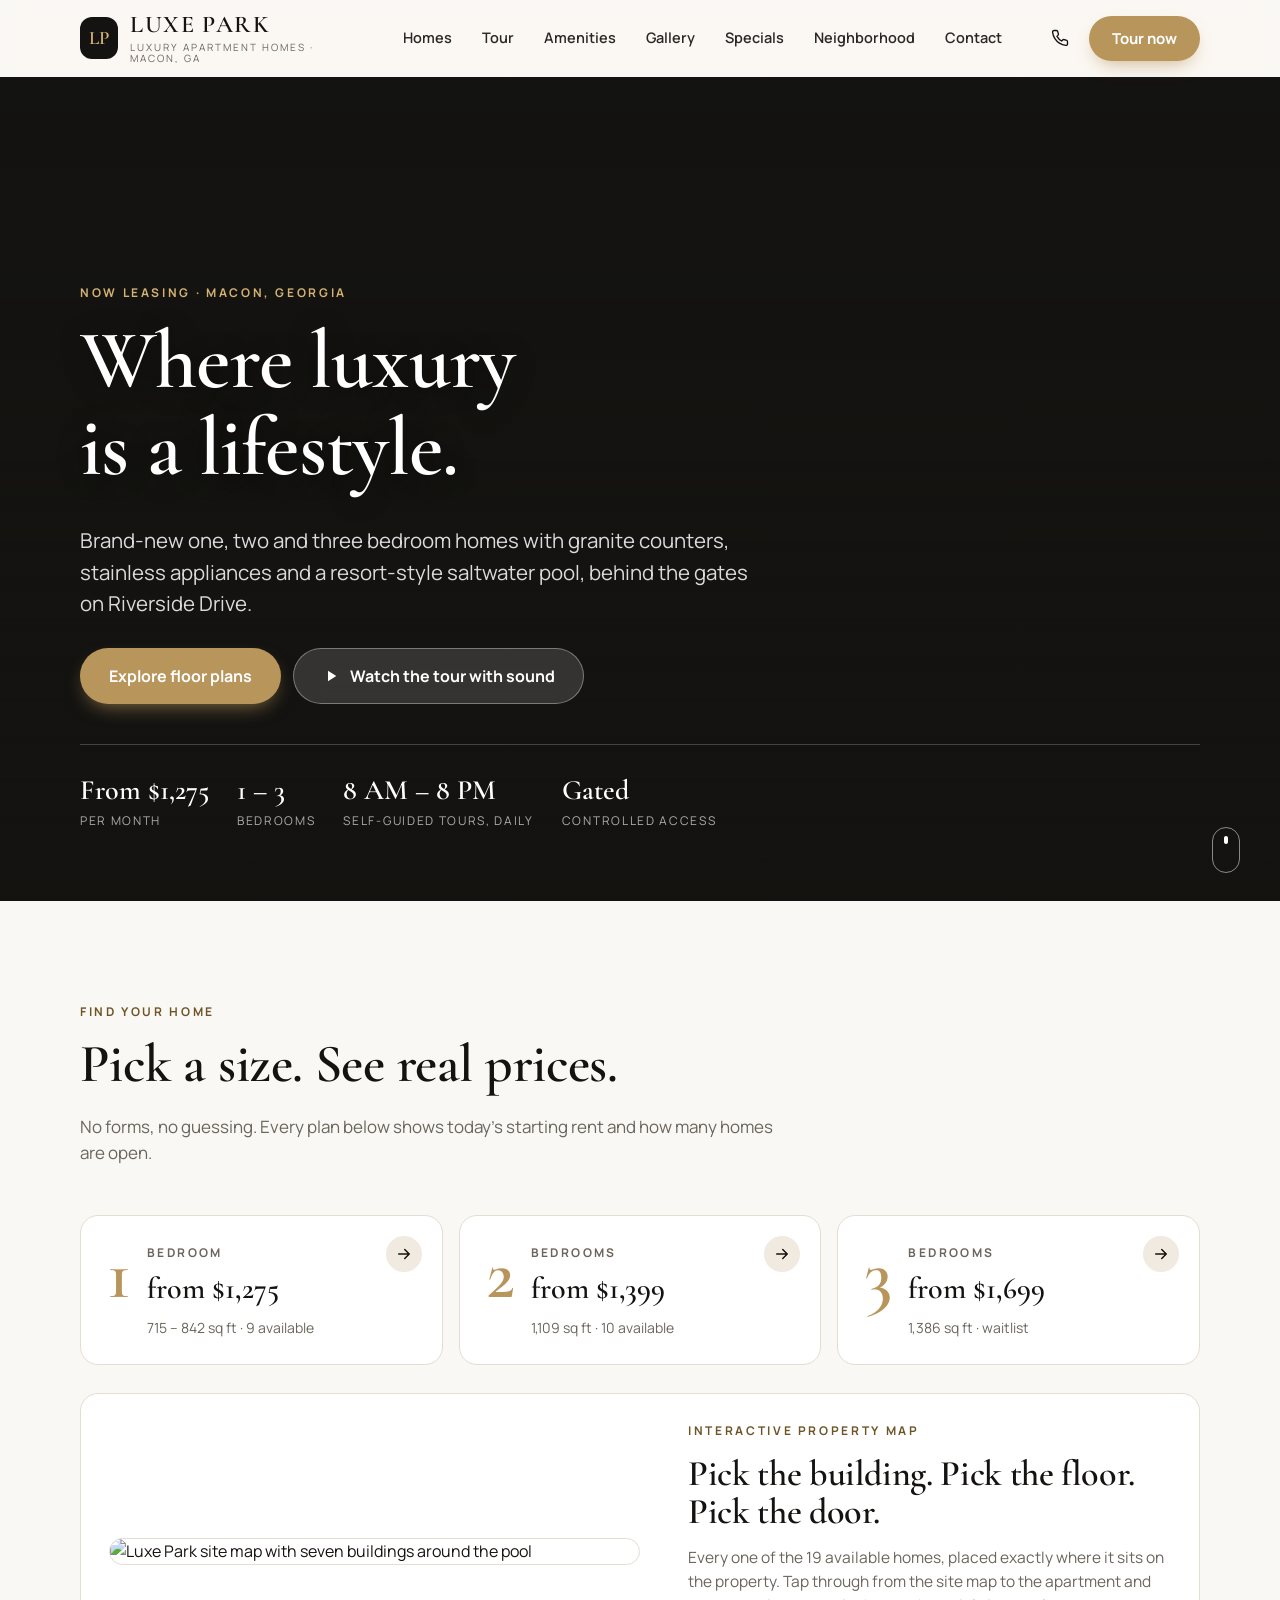
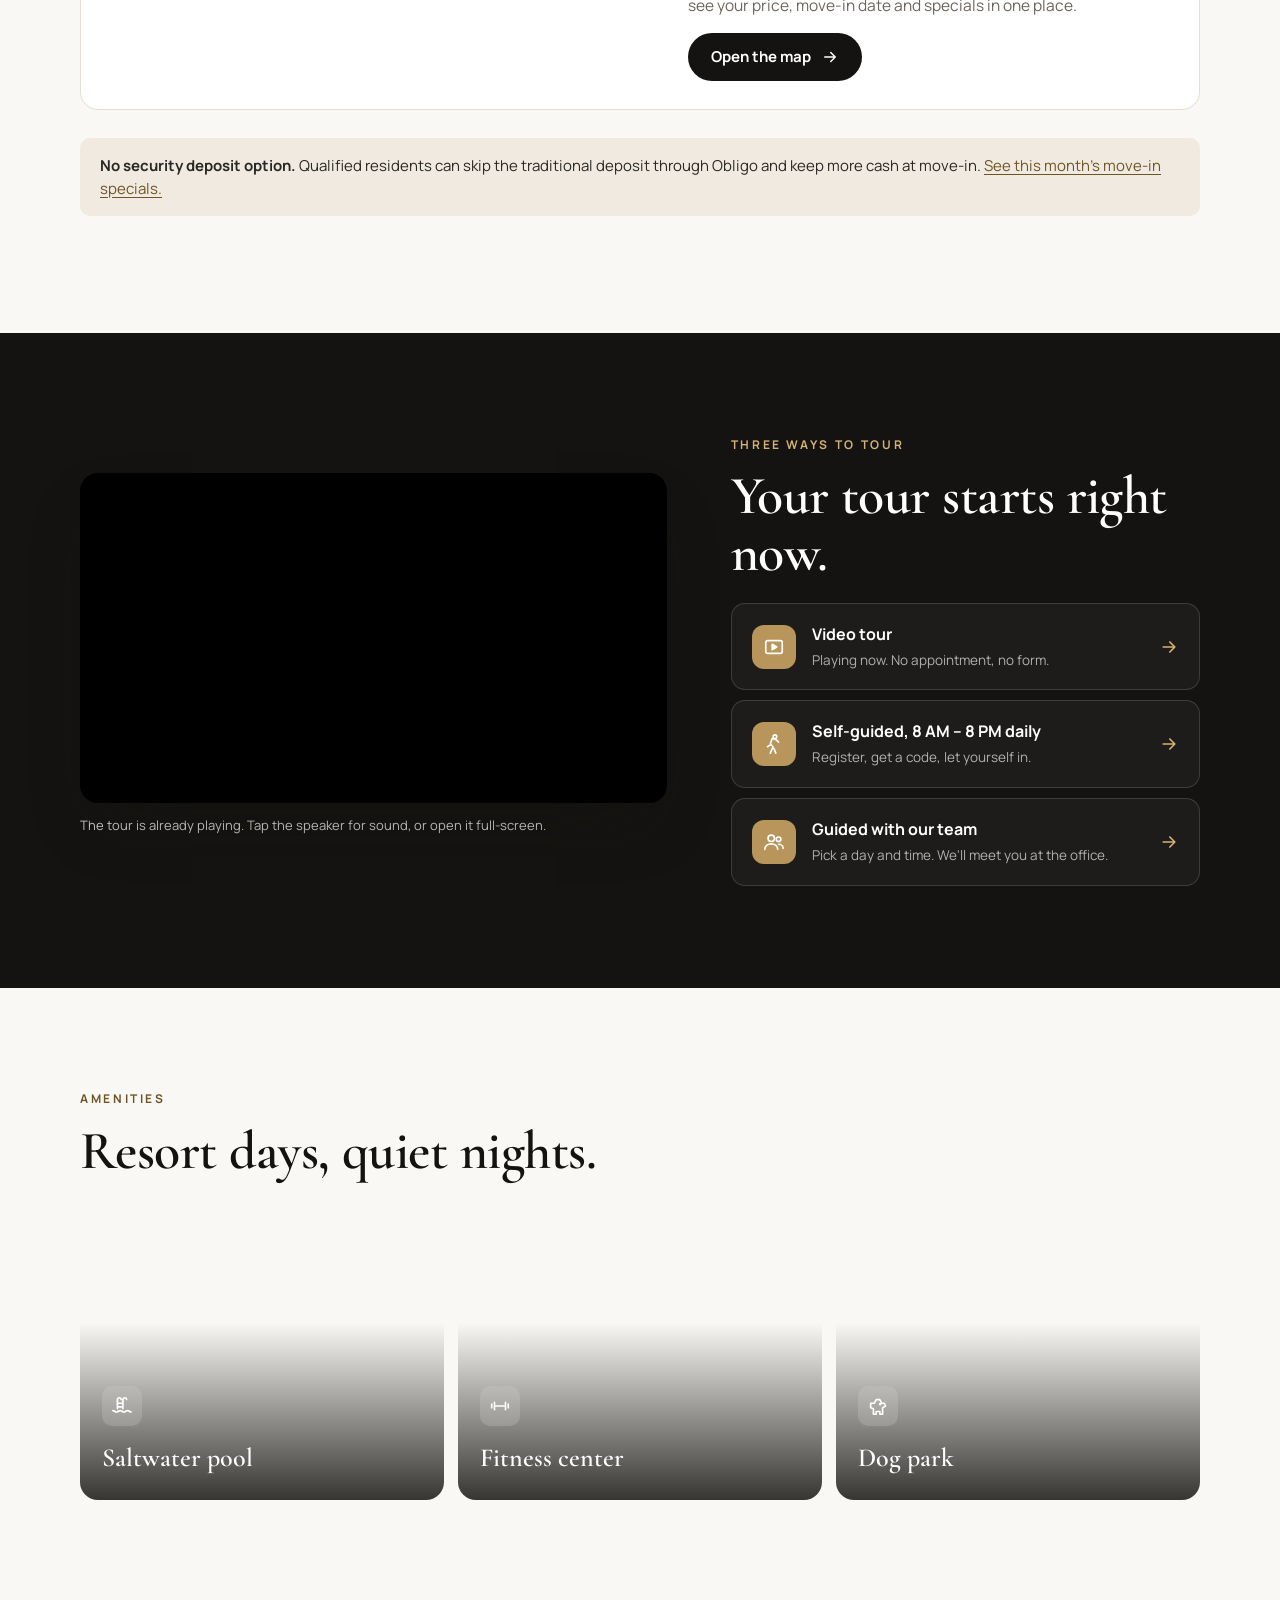
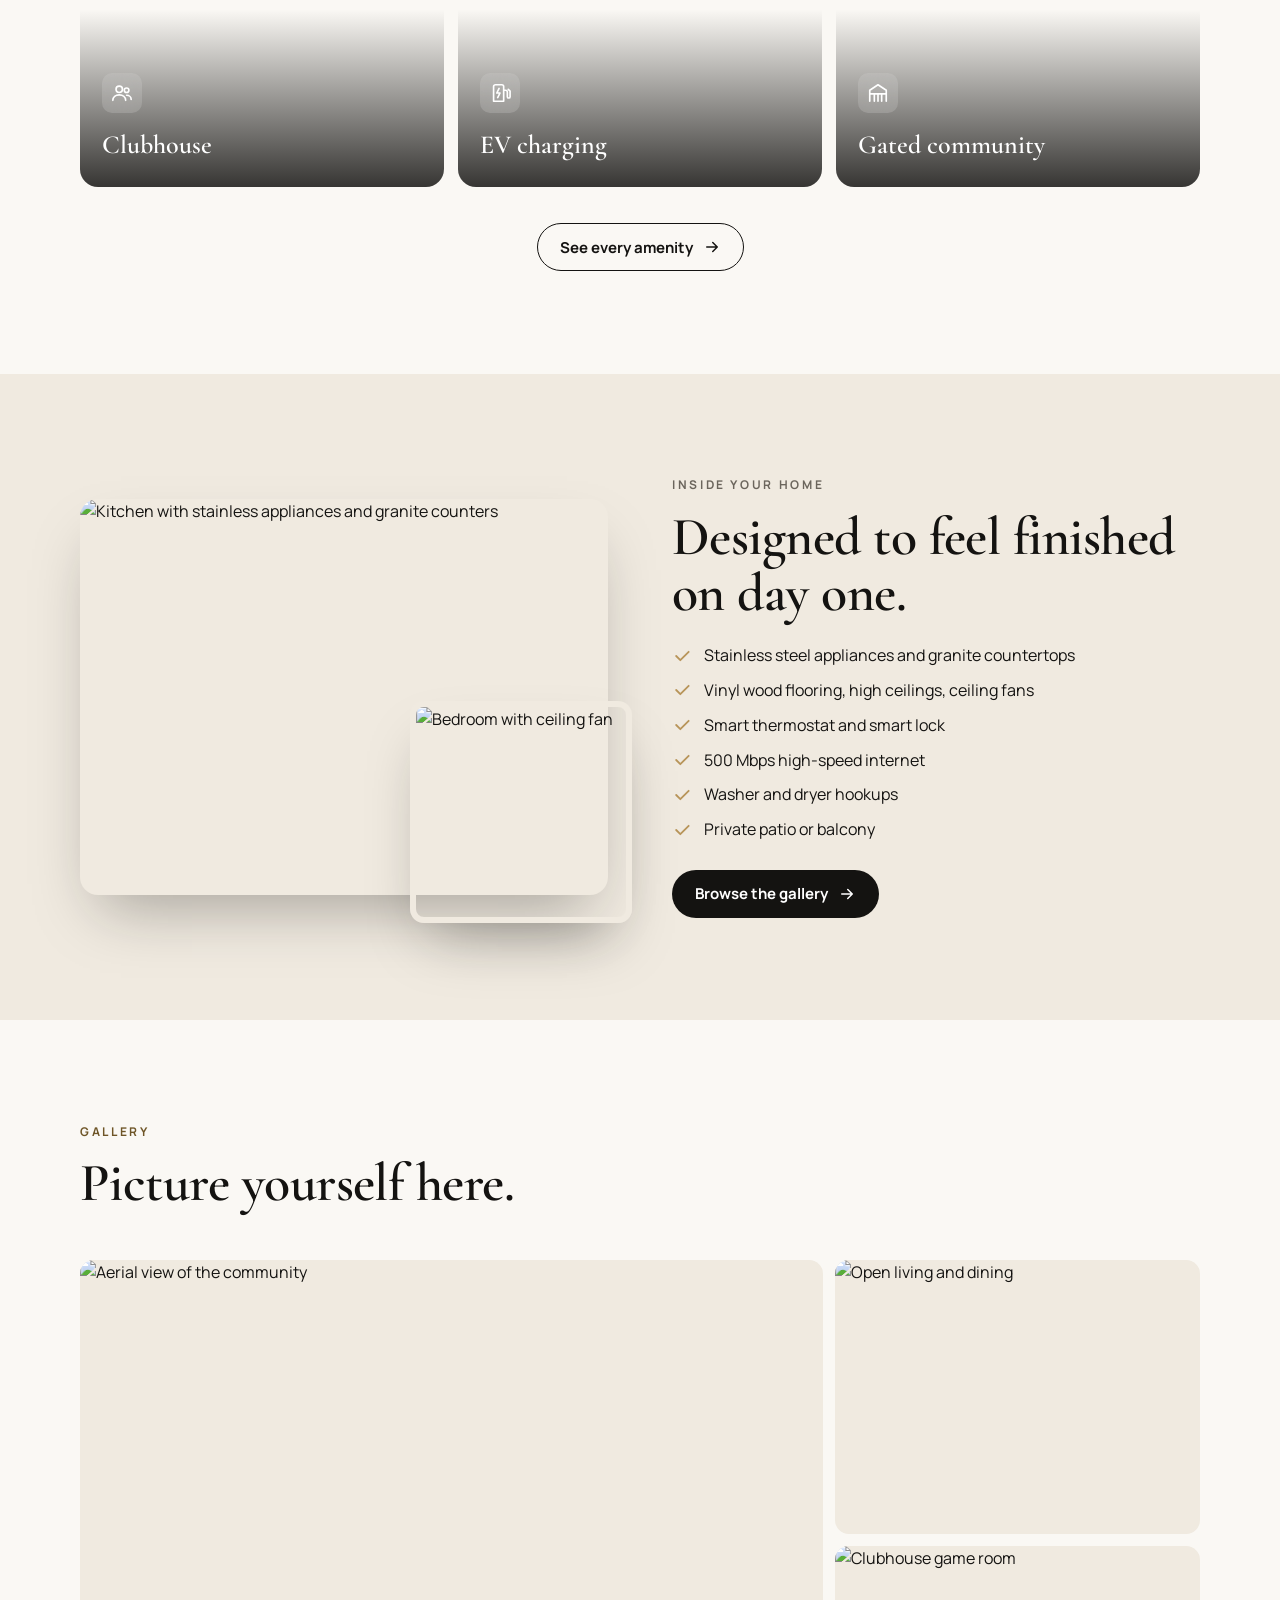
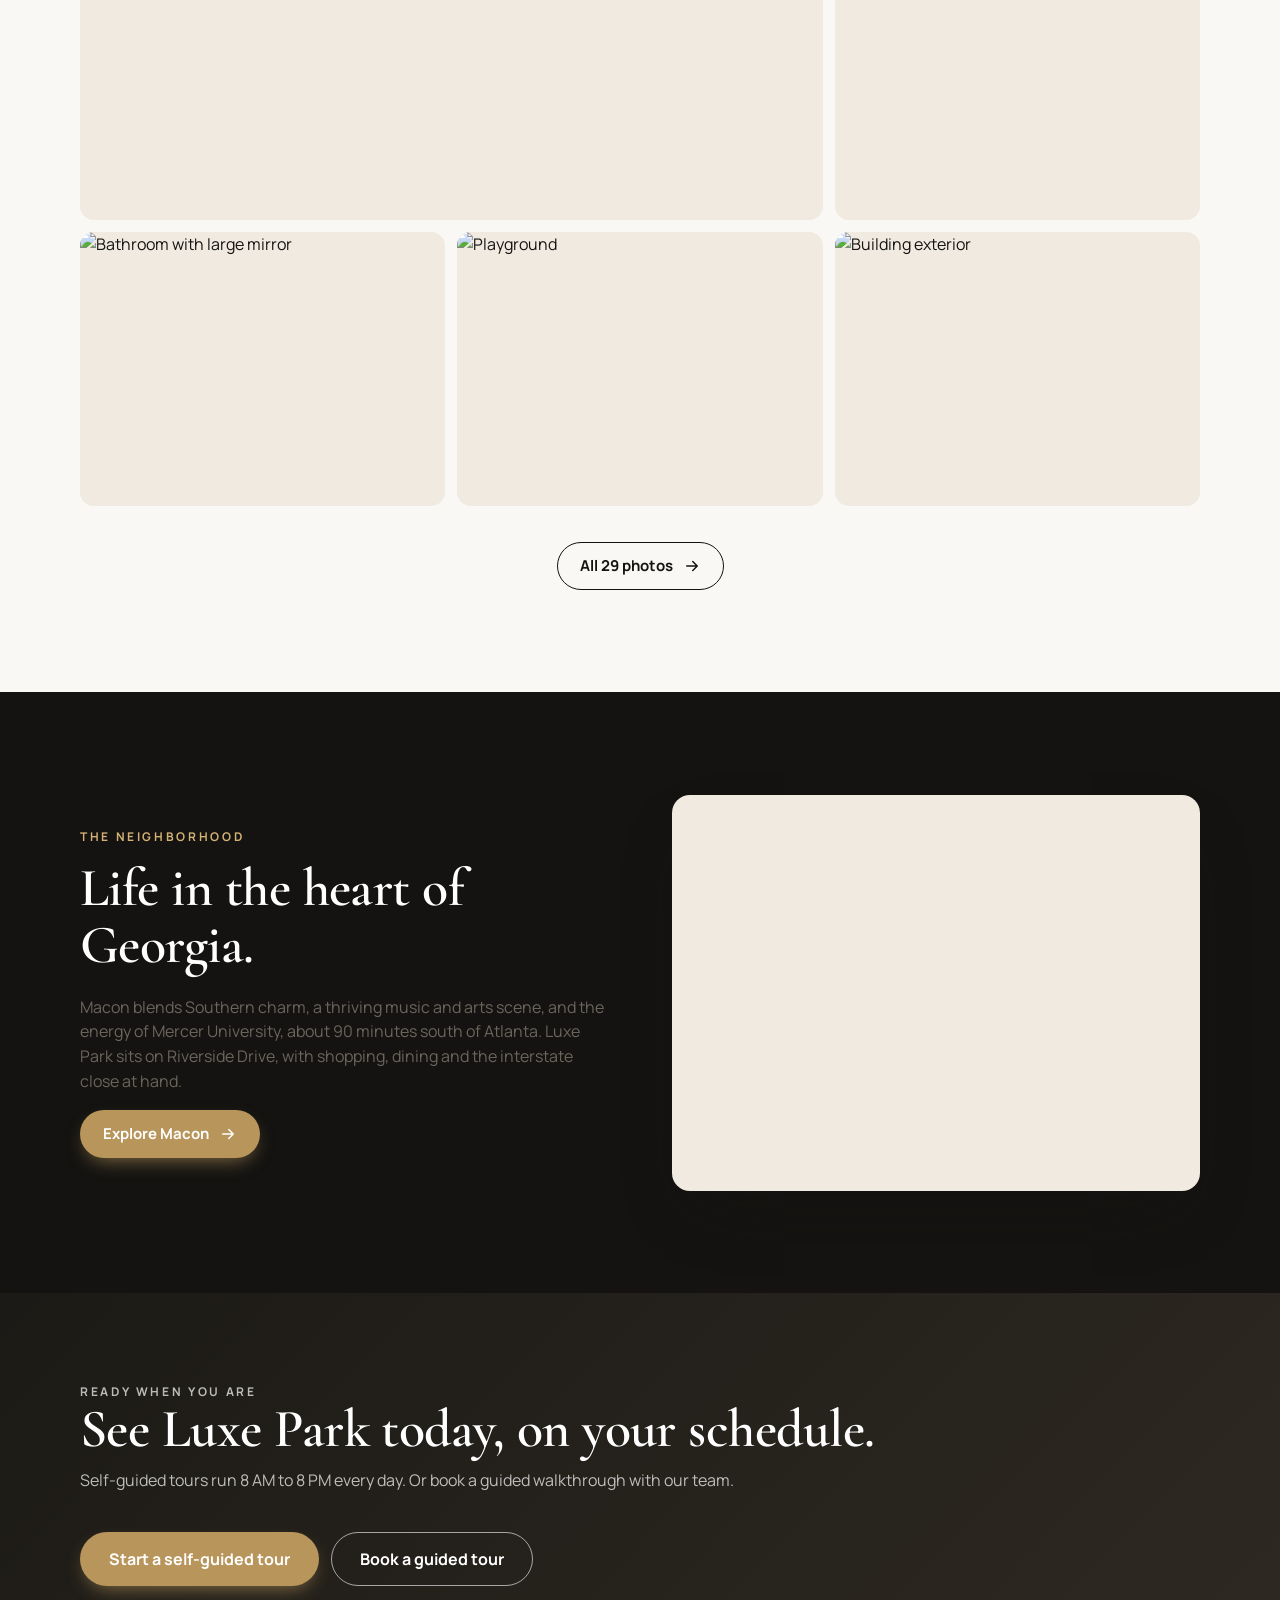
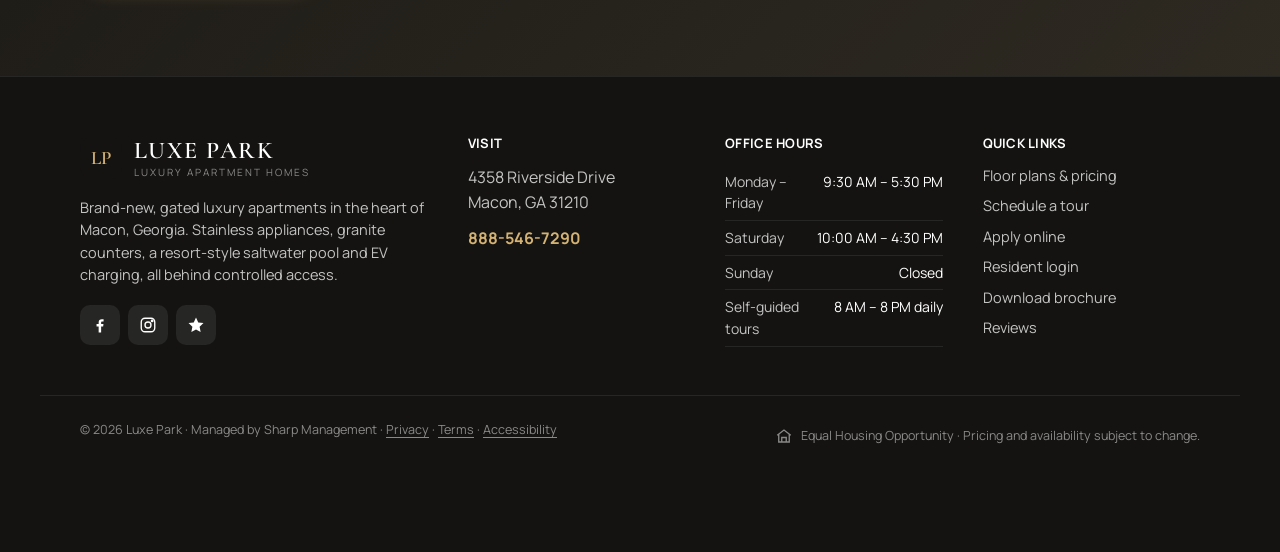
==== index.html @ 7271987c "Luxe Park website with GitHub Pages publishing Eight static pages, stylesheet, scripts, pricing upda" ====
<!doctype html>
<html lang="en">
<head>
<meta charset="utf-8">
<meta name="viewport" content="width=device-width, initial-scale=1">
<title>Luxe Park | Luxury Apartments in Macon, GA</title>
<meta name="description" content="Brand-new luxury 1, 2 and 3 bedroom apartments in Macon, GA. Saltwater pool, gated access, EV charging. Tour instantly, online or in person.">
<meta property="og:title" content="Luxe Park | Luxury Apartments in Macon, GA">
<meta property="og:description" content="Brand-new luxury 1, 2 and 3 bedroom apartments in Macon, GA. Saltwater pool, gated access, EV charging. Tour instantly, online or in person.">
<meta property="og:image" content="https://resource.rentcafe.com/image/upload/q_auto,f_auto,c_limit,w_1200/s3/2/130001/luxe%20park%20swimming%20pool.png">
<link rel="preconnect" href="https://fonts.googleapis.com">
<link rel="preconnect" href="https://fonts.gstatic.com" crossorigin>
<link href="https://fonts.googleapis.com/css2?family=Cormorant+Garamond:ital,wght@0,500;0,600;1,500&family=Manrope:wght@400;500;600;700&display=swap" rel="stylesheet">
<link rel="stylesheet" href="assets/style.css">
<link rel="icon" href="data:image/svg+xml,%3Csvg xmlns='http://www.w3.org/2000/svg' viewBox='0 0 64 64'%3E%3Crect width='64' height='64' rx='14' fill='%23141311'/%3E%3Ctext x='32' y='43' font-family='Georgia,serif' font-size='30' fill='%23c9a86a' text-anchor='middle'%3ELP%3C/text%3E%3C/svg%3E">
<script type="application/ld+json">{"@context": "https://schema.org", "@type": "ApartmentComplex", "name": "Luxe Park Luxury Apartment Homes", "telephone": "+1-888-546-7290", "url": "https://www.luxeparkga.com/", "address": {"@type": "PostalAddress", "streetAddress": "4358 Riverside Drive", "addressLocality": "Macon", "addressRegion": "GA", "postalCode": "31210", "addressCountry": "US"}, "petsAllowed": true, "amenityFeature": [{"@type": "LocationFeatureSpecification", "name": "Saltwater pool"}, {"@type": "LocationFeatureSpecification", "name": "Fitness center"}, {"@type": "LocationFeatureSpecification", "name": "Dog park"}, {"@type": "LocationFeatureSpecification", "name": "EV charging"}, {"@type": "LocationFeatureSpecification", "name": "Gated access"}]}</script>
</head>
<body data-page="index.html">
<a class="skip" href="#main">Skip to content</a>
<header class="site-header" id="top">
  <div class="wrap header-inner">
    <a class="brand" href="index.html" aria-label="Luxe Park home">
      <span class="brand-mark">LP</span>
      <span class="brand-text"><span>Luxe Park</span><small>Luxury Apartment Homes · Macon, GA</small></span>
    </a>
    <nav class="nav" aria-label="Primary">
      <a href="floor-plans.html">Homes</a><a href="tour.html">Tour</a><a href="amenities.html">Amenities</a><a href="gallery.html">Gallery</a><a href="specials.html">Specials</a><a href="neighborhood.html">Neighborhood</a><a href="contact.html">Contact</a>
    </nav>
    <div class="header-cta">
      <a class="icon-link" href="tel:+18885467290" aria-label="Call 888-546-7290"><svg viewBox="0 0 24 24" fill="none" stroke="currentColor" stroke-width="1.8" stroke-linecap="round" stroke-linejoin="round"><path d="M22 16.9v3a2 2 0 0 1-2.2 2 19.8 19.8 0 0 1-8.6-3.1 19.5 19.5 0 0 1-6-6A19.8 19.8 0 0 1 2.1 4.2 2 2 0 0 1 4.1 2h3a2 2 0 0 1 2 1.7c.1.9.4 1.8.7 2.7a2 2 0 0 1-.5 2.1L8 9.8a16 16 0 0 0 6.2 6.2l1.3-1.3a2 2 0 0 1 2.1-.5c.9.3 1.8.6 2.7.7a2 2 0 0 1 1.7 2z"/></svg><span>888-546-7290</span></a>
      <button class="btn btn-gold" data-book="guided">Tour now</button>
      <button class="menu-btn" aria-label="Open menu" aria-expanded="false" data-menu><svg viewBox="0 0 24 24" fill="none" stroke="currentColor" stroke-width="2" stroke-linecap="round"><path d="M4 7h16M4 12h16M4 17h16"/></svg></button>
    </div>
  </div>
  <div class="mobile-menu" data-mobile-menu>
    <button class="menu-close" aria-label="Close menu" data-menu-close><svg viewBox="0 0 24 24" fill="none" stroke="currentColor" stroke-width="2" stroke-linecap="round"><path d="M6 6l12 12M18 6 6 18"/></svg></button>
    <nav aria-label="Mobile">
      <a href="index.html">Home</a>
      <a href="floor-plans.html">Homes</a><a href="tour.html">Tour</a><a href="amenities.html">Amenities</a><a href="gallery.html">Gallery</a><a href="specials.html">Specials</a><a href="neighborhood.html">Neighborhood</a><a href="contact.html">Contact</a>
    </nav>
    <div class="mobile-menu-foot">
      <button class="btn btn-gold btn-block" data-book="guided">Tour now</button>
      <a class="btn btn-ghost btn-block" href="https://luxeparkga.securecafe.com/onlineleasing/luxe-park/guestlogin.aspx" target="_blank" rel="noopener">Apply online</a>
      <a class="btn btn-ghost btn-block" href="tel:+18885467290">Call 888-546-7290</a>
    </div>
  </div>
</header>
<main id="main">

<section class="hero">
  <div class="hero-media" data-hero-video="g8NwPw3CMiE" style="--poster:url('https://resource.rentcafe.com/image/upload/q_auto,f_auto,c_limit,w_1800/s3/2/130001/luxe%20park%20swimming%20pool.png')">
    <div class="hero-poster"></div>
  </div>
  <div class="hero-shade"></div>
  <div class="wrap hero-content">
    <p class="eyebrow light">Now leasing · Macon, Georgia</p>
    <h1>Where luxury<br>is a lifestyle.</h1>
    <p class="lead">Brand-new one, two and three bedroom homes with granite counters, stainless appliances and a resort-style saltwater pool, behind the gates on Riverside Drive.</p>
    <div class="hero-actions">
      <a class="btn btn-gold btn-lg" href="floor-plans.html">Explore floor plans</a>
      <button class="btn btn-glass btn-lg" data-video-open="g8NwPw3CMiE"><svg viewBox="0 0 24 24" fill="currentColor"><path d="M8 5v14l11-7z"/></svg> Watch the tour with sound</button>
    </div>
    <ul class="hero-stats">
      <li><strong>From $1,275</strong><span>per month</span></li>
      <li><strong>1 – 3</strong><span>bedrooms</span></li>
      <li><strong>8 AM – 8 PM</strong><span>self-guided tours, daily</span></li>
      <li><strong>Gated</strong><span>controlled access</span></li>
    </ul>
  </div>
  <a class="scroll-hint" href="#find" aria-label="Scroll down"><span></span></a>
</section>

<section class="section" id="find">
  <div class="wrap">
    <div class="section-head reveal">
      <p class="eyebrow">Find your home</p>
      <h2>Pick a size. See real prices.</h2>
      <p>No forms, no guessing. Every plan below shows today's starting rent and how many homes are open.</p>
    </div>
    <div class="finder reveal">
      <a class="finder-card" href="floor-plans.html?beds=1">
        <span class="finder-beds">1</span>
        <span class="finder-label">Bedroom</span>
        <span class="finder-rent" data-from-beds="1">from $1,275</span>
        <span class="finder-meta">715 – 842 sq ft · <span data-count-beds="1">9 available</span></span>
        <span class="finder-go"><svg viewBox="0 0 24 24" fill="none" stroke="currentColor" stroke-width="2" stroke-linecap="round" stroke-linejoin="round"><path d="M5 12h14M13 6l6 6-6 6"/></svg></span>
      </a>
      <a class="finder-card" href="floor-plans.html?beds=2">
        <span class="finder-beds">2</span>
        <span class="finder-label">Bedrooms</span>
        <span class="finder-rent" data-from-beds="2">from $1,399</span>
        <span class="finder-meta">1,109 sq ft · <span data-count-beds="2">10 available</span></span>
        <span class="finder-go"><svg viewBox="0 0 24 24" fill="none" stroke="currentColor" stroke-width="2" stroke-linecap="round" stroke-linejoin="round"><path d="M5 12h14M13 6l6 6-6 6"/></svg></span>
      </a>
      <a class="finder-card" href="floor-plans.html?beds=3">
        <span class="finder-beds">3</span>
        <span class="finder-label">Bedrooms</span>
        <span class="finder-rent" data-from-beds="3">from $1,699</span>
        <span class="finder-meta">1,386 sq ft · <span data-count-beds="3">waitlist</span></span>
        <span class="finder-go"><svg viewBox="0 0 24 24" fill="none" stroke="currentColor" stroke-width="2" stroke-linecap="round" stroke-linejoin="round"><path d="M5 12h14M13 6l6 6-6 6"/></svg></span>
      </a>
    </div>
    <div class="map-teaser reveal">
      <a class="map-teaser-card" href="floor-plans.html#map">
        <img src="https://resource.rentcafe.com/image/upload/f_auto,q_auto,w_900/s3/2/130001/p1591381-luxe-sitemap.jpg" alt="Luxe Park site map with seven buildings around the pool" loading="lazy">
        <div><p class="eyebrow">Interactive property map</p><h3>Pick the building. Pick the floor. Pick the door.</h3><p>Every one of the <span data-count-all>19</span> available homes, placed exactly where it sits on the property. Tap through from the site map to the apartment and see your price, move-in date and specials in one place.</p><span class="btn btn-dark">Open the map <svg viewBox="0 0 24 24" fill="none" stroke="currentColor" stroke-width="2" stroke-linecap="round" stroke-linejoin="round"><path d="M5 12h14M13 6l6 6-6 6"/></svg></span></div>
      </a>
    </div>
    <p class="note reveal"><strong>No security deposit option.</strong> Qualified residents can skip the traditional deposit through Obligo and keep more cash at move-in. <a href="specials.html">See this month's move-in specials.</a></p>
  </div>
</section>

<section class="section section-dark" id="tour">
  <div class="wrap tour-grid">
    <div class="tour-video reveal">
      <div class="video-frame"><iframe src="https://www.youtube.com/embed/g8NwPw3CMiE?autoplay=1&mute=1&loop=1&playlist=g8NwPw3CMiE&controls=1&rel=0&modestbranding=1&playsinline=1" title="Luxe Park video tour" allow="autoplay; fullscreen; picture-in-picture" allowfullscreen loading="lazy"></iframe></div>
      <p class="caption">The tour is already playing. Tap the speaker for sound, or open it full-screen.</p>
    </div>
    <div class="tour-copy reveal">
      <p class="eyebrow light">Three ways to tour</p>
      <h2>Your tour starts right now.</h2>
      <div class="tour-options">
        <a class="tour-option" href="tour.html">
          <span class="t-icon"><svg viewBox="0 0 24 24" fill="none" stroke="currentColor" stroke-width="1.8" stroke-linecap="round" stroke-linejoin="round"><rect x="3" y="5" width="18" height="14" rx="2"/><path d="m10 9 5 3-5 3z" fill="currentColor"/></svg></span>
          <span><strong>Video tour</strong><em>Playing now. No appointment, no form.</em></span>
          <svg viewBox="0 0 24 24" fill="none" stroke="currentColor" stroke-width="2" stroke-linecap="round" stroke-linejoin="round"><path d="M5 12h14M13 6l6 6-6 6"/></svg>
        </a>
        <a class="tour-option" href="https://app.tour24now.com/prospect/tour/luxe-park/register/" target="_blank" rel="noopener">
          <span class="t-icon"><svg viewBox="0 0 24 24" fill="none" stroke="currentColor" stroke-width="1.8" stroke-linecap="round" stroke-linejoin="round"><circle cx="13" cy="4" r="2"/><path d="m8 22 3-7-3-3 2-6 4 1 3 3M14 22l-2-5M8 13l-3 2"/></svg></span>
          <span><strong>Self-guided, 8 AM – 8 PM daily</strong><em>Register, get a code, let yourself in.</em></span>
          <svg viewBox="0 0 24 24" fill="none" stroke="currentColor" stroke-width="2" stroke-linecap="round" stroke-linejoin="round"><path d="M5 12h14M13 6l6 6-6 6"/></svg>
        </a>
        <a class="tour-option" href="#" data-book="guided">
          <span class="t-icon"><svg viewBox="0 0 24 24" fill="none" stroke="currentColor" stroke-width="1.8" stroke-linecap="round" stroke-linejoin="round"><circle cx="9" cy="8" r="3.5"/><path d="M2 20c0-3.5 3-6 7-6s7 2.5 7 6"/><circle cx="17" cy="9" r="2.5"/><path d="M22 19c0-2.5-2-4.5-5-4.5"/></svg></span>
          <span><strong>Guided with our team</strong><em>Pick a day and time. We'll meet you at the office.</em></span>
          <svg viewBox="0 0 24 24" fill="none" stroke="currentColor" stroke-width="2" stroke-linecap="round" stroke-linejoin="round"><path d="M5 12h14M13 6l6 6-6 6"/></svg>
        </a>
      </div>
    </div>
  </div>
</section>

<section class="section">
  <div class="wrap">
    <div class="section-head reveal">
      <p class="eyebrow">Amenities</p>
      <h2>Resort days, quiet nights.</h2>
    </div>
    <div class="amen-grid">
      <a class="amen-card reveal" href="amenities.html" style="--bg:url('https://resource.rentcafe.com/image/upload/q_auto,f_auto,c_limit,w_1000/s3/2/130001/luxe%20park%20swimming%20pool.png')"><span><svg viewBox="0 0 24 24" fill="none" stroke="currentColor" stroke-width="1.8" stroke-linecap="round" stroke-linejoin="round"><path d="M2 17c2 0 2 1.5 4 1.5s2-1.5 4-1.5 2 1.5 4 1.5 2-1.5 4-1.5 2 1.5 4 1.5M7 15V5a2 2 0 0 1 4 0M13 15V5a2 2 0 0 1 4 0M7 9h6M7 13h6"/></svg></span><strong>Saltwater pool</strong></a>
      <a class="amen-card reveal" href="amenities.html" style="--bg:url('https://resource.rentcafe.com/image/upload/q_auto,f_auto,c_limit,w_1000/s3/2/130001/luxe%20park%20fitness%20center%20cardio.png')"><span><svg viewBox="0 0 24 24" fill="none" stroke="currentColor" stroke-width="1.8" stroke-linecap="round" stroke-linejoin="round"><path d="M6 8v8M18 8v8M3 10v4M21 10v4M6 12h12"/></svg></span><strong>Fitness center</strong></a>
      <a class="amen-card reveal" href="amenities.html" style="--bg:url('https://resource.rentcafe.com/image/upload/q_auto,f_auto,c_limit,w_1000/s3/2/130001/luxe%20park%20dog%20park.png')"><span><svg viewBox="0 0 24 24" fill="none" stroke="currentColor" stroke-width="1.8" stroke-linecap="round" stroke-linejoin="round"><path d="M10 5h4l2 4h3l1 3-3 2v7h-3v-3H10v3H7v-6l-3-1V9h4z"/><circle cx="14.5" cy="10" r=".6" fill="currentColor"/></svg></span><strong>Dog park</strong></a>
      <a class="amen-card reveal" href="amenities.html" style="--bg:url('https://resource.rentcafe.com/image/upload/q_auto,f_auto,c_limit,w_1000/s3/2/130001/luxe%20park%20clubhouse%20(2).png')"><span><svg viewBox="0 0 24 24" fill="none" stroke="currentColor" stroke-width="1.8" stroke-linecap="round" stroke-linejoin="round"><circle cx="9" cy="8" r="3.5"/><path d="M2 20c0-3.5 3-6 7-6s7 2.5 7 6"/><circle cx="17" cy="9" r="2.5"/><path d="M22 19c0-2.5-2-4.5-5-4.5"/></svg></span><strong>Clubhouse</strong></a>
      <a class="amen-card reveal" href="amenities.html" style="--bg:url('https://resource.rentcafe.com/image/upload/q_auto,f_auto,c_limit,w_1000/s3/2/130001/luxe%20park%20ev%20chargers%20(2).png')"><span><svg viewBox="0 0 24 24" fill="none" stroke="currentColor" stroke-width="1.8" stroke-linecap="round" stroke-linejoin="round"><path d="M5 21V5a2 2 0 0 1 2-2h7a2 2 0 0 1 2 2v16M5 21h11M16 9h2a2 2 0 0 1 2 2v5a1.5 1.5 0 0 0 3 0v-6l-2-2"/><path d="M11 7 8.5 12H12l-2.5 5"/></svg></span><strong>EV charging</strong></a>
      <a class="amen-card reveal" href="amenities.html" style="--bg:url('https://resource.rentcafe.com/image/upload/q_auto,f_auto,c_limit,w_1000/s3/2/130001/luxe%20park%20exterior%20(2).png')"><span><svg viewBox="0 0 24 24" fill="none" stroke="currentColor" stroke-width="1.8" stroke-linecap="round" stroke-linejoin="round"><path d="M3 21V9l9-6 9 6v12M3 13h18M8 13v8M12 13v8M16 13v8"/></svg></span><strong>Gated community</strong></a>
    </div>
    <div class="center reveal"><a class="btn btn-outline" href="amenities.html">See every amenity <svg viewBox="0 0 24 24" fill="none" stroke="currentColor" stroke-width="2" stroke-linecap="round" stroke-linejoin="round"><path d="M5 12h14M13 6l6 6-6 6"/></svg></a></div>
  </div>
</section>

<section class="section section-sand">
  <div class="wrap split">
    <div class="split-media reveal">
      <img src="https://resource.rentcafe.com/image/upload/q_auto,f_auto,c_limit,w_1200/s3/2/130001/luxe-park-3br,%202ba%20-%201,386sf%20-%20bathroom%202%20(1).png" alt="Kitchen with stainless appliances and granite counters" loading="lazy">
      <img class="split-inset" src="https://resource.rentcafe.com/image/upload/q_auto,f_auto,c_limit,w_800/s3/2/130001/luxe-park%202br,%202ba%20-%201,109sf%20-%20bathroom%202%20(2).png" alt="Bedroom with ceiling fan" loading="lazy">
    </div>
    <div class="split-copy reveal">
      <p class="eyebrow">Inside your home</p>
      <h2>Designed to feel finished on day one.</h2>
      <ul class="checklist">
        <li><svg viewBox="0 0 24 24" fill="none" stroke="currentColor" stroke-width="2.2" stroke-linecap="round" stroke-linejoin="round"><path d="m5 12 5 5L20 7"/></svg> Stainless steel appliances and granite countertops</li>
        <li><svg viewBox="0 0 24 24" fill="none" stroke="currentColor" stroke-width="2.2" stroke-linecap="round" stroke-linejoin="round"><path d="m5 12 5 5L20 7"/></svg> Vinyl wood flooring, high ceilings, ceiling fans</li>
        <li><svg viewBox="0 0 24 24" fill="none" stroke="currentColor" stroke-width="2.2" stroke-linecap="round" stroke-linejoin="round"><path d="m5 12 5 5L20 7"/></svg> Smart thermostat and smart lock</li>
        <li><svg viewBox="0 0 24 24" fill="none" stroke="currentColor" stroke-width="2.2" stroke-linecap="round" stroke-linejoin="round"><path d="m5 12 5 5L20 7"/></svg> 500 Mbps high-speed internet</li>
        <li><svg viewBox="0 0 24 24" fill="none" stroke="currentColor" stroke-width="2.2" stroke-linecap="round" stroke-linejoin="round"><path d="m5 12 5 5L20 7"/></svg> Washer and dryer hookups</li>
        <li><svg viewBox="0 0 24 24" fill="none" stroke="currentColor" stroke-width="2.2" stroke-linecap="round" stroke-linejoin="round"><path d="m5 12 5 5L20 7"/></svg> Private patio or balcony</li>
      </ul>
      <a class="btn btn-dark" href="gallery.html">Browse the gallery <svg viewBox="0 0 24 24" fill="none" stroke="currentColor" stroke-width="2" stroke-linecap="round" stroke-linejoin="round"><path d="M5 12h14M13 6l6 6-6 6"/></svg></a>
    </div>
  </div>
</section>

<section class="section">
  <div class="wrap">
    <div class="section-head reveal">
      <p class="eyebrow">Gallery</p>
      <h2>Picture yourself here.</h2>
    </div>
    <div class="g-grid g-preview">
      <button class="g-item reveal" data-cat="exterior" data-lb-src="https://resource.rentcafe.com/image/upload/q_auto,f_auto,c_limit,w_1800/s3/2/130001/luxe%20%20park.jpg" data-lb-cap="Aerial view of the community" aria-label="Aerial view of the community"><img src="https://resource.rentcafe.com/image/upload/q_auto,f_auto,c_limit,w_1000/s3/2/130001/luxe%20%20park.jpg" alt="Aerial view of the community" loading="lazy"><span>Aerial view of the community</span></button>
      <button class="g-item reveal" data-cat="apartments" data-lb-src="https://resource.rentcafe.com/image/upload/q_auto,f_auto,c_limit,w_1800/s3/2/130001/luxe-park%202br,%202ba%20-%201,109sf%20-%20bathroom%202%20(8).png" data-lb-cap="Open living and dining" aria-label="Open living and dining"><img src="https://resource.rentcafe.com/image/upload/q_auto,f_auto,c_limit,w_1000/s3/2/130001/luxe-park%202br,%202ba%20-%201,109sf%20-%20bathroom%202%20(8).png" alt="Open living and dining" loading="lazy"><span>Open living and dining</span></button>
      <button class="g-item reveal" data-cat="community" data-lb-src="https://resource.rentcafe.com/image/upload/q_auto,f_auto,c_limit,w_1800/s3/2/130001/luxe%20park%20clubhouse%20(1).png" data-lb-cap="Clubhouse game room" aria-label="Clubhouse game room"><img src="https://resource.rentcafe.com/image/upload/q_auto,f_auto,c_limit,w_1000/s3/2/130001/luxe%20park%20clubhouse%20(1).png" alt="Clubhouse game room" loading="lazy"><span>Clubhouse game room</span></button>
      <button class="g-item reveal" data-cat="apartments" data-lb-src="https://resource.rentcafe.com/image/upload/q_auto,f_auto,c_limit,w_1800/s3/2/130001/luxe-park%202br,%202ba%20-%201,109sf%20-%20bathroom%202%20(3).png" data-lb-cap="Bathroom with large mirror" aria-label="Bathroom with large mirror"><img src="https://resource.rentcafe.com/image/upload/q_auto,f_auto,c_limit,w_1000/s3/2/130001/luxe-park%202br,%202ba%20-%201,109sf%20-%20bathroom%202%20(3).png" alt="Bathroom with large mirror" loading="lazy"><span>Bathroom with large mirror</span></button>
      <button class="g-item reveal" data-cat="community" data-lb-src="https://resource.rentcafe.com/image/upload/q_auto,f_auto,c_limit,w_1800/s3/2/130001/luxe%20park%20playground.png" data-lb-cap="Playground" aria-label="Playground"><img src="https://resource.rentcafe.com/image/upload/q_auto,f_auto,c_limit,w_1000/s3/2/130001/luxe%20park%20playground.png" alt="Playground" loading="lazy"><span>Playground</span></button>
      <button class="g-item reveal" data-cat="exterior" data-lb-src="https://resource.rentcafe.com/image/upload/q_auto,f_auto,c_limit,w_1800/s3/2/130001/luxe%20park%20exterior%20(1).png" data-lb-cap="Building exterior" aria-label="Building exterior"><img src="https://resource.rentcafe.com/image/upload/q_auto,f_auto,c_limit,w_1000/s3/2/130001/luxe%20park%20exterior%20(1).png" alt="Building exterior" loading="lazy"><span>Building exterior</span></button>
    </div>
    <div class="center reveal"><a class="btn btn-outline" href="gallery.html">All 29 photos <svg viewBox="0 0 24 24" fill="none" stroke="currentColor" stroke-width="2" stroke-linecap="round" stroke-linejoin="round"><path d="M5 12h14M13 6l6 6-6 6"/></svg></a></div>
  </div>
</section>

<section class="section section-dark">
  <div class="wrap split">
    <div class="split-copy reveal">
      <p class="eyebrow light">The neighborhood</p>
      <h2>Life in the heart of Georgia.</h2>
      <p>Macon blends Southern charm, a thriving music and arts scene, and the energy of Mercer University, about 90 minutes south of Atlanta. Luxe Park sits on Riverside Drive, with shopping, dining and the interstate close at hand.</p>
      <a class="btn btn-gold" href="neighborhood.html">Explore Macon <svg viewBox="0 0 24 24" fill="none" stroke="currentColor" stroke-width="2" stroke-linecap="round" stroke-linejoin="round"><path d="M5 12h14M13 6l6 6-6 6"/></svg></a>
    </div>
    <div class="split-media reveal map-card">
      <iframe src="https://www.google.com/maps?q=4358+Riverside+Drive,+Macon,+GA+31210&z=14&output=embed" title="Map to Luxe Park" loading="lazy" referrerpolicy="no-referrer-when-downgrade"></iframe>
    </div>
  </div>
</section>

</main>
<section class="cta-band reveal">
  <div class="wrap cta-inner">
    <div>
      <p class="eyebrow">Ready when you are</p>
      <h2>See Luxe Park today, on your schedule.</h2>
      <p>Self-guided tours run 8 AM to 8 PM every day. Or book a guided walkthrough with our team.</p>
    </div>
    <div class="cta-actions">
      <a class="btn btn-gold btn-lg" href="https://app.tour24now.com/prospect/tour/luxe-park/register/" target="_blank" rel="noopener">Start a self-guided tour</a>
      <button class="btn btn-outline-light btn-lg" data-book="guided">Book a guided tour</button>
    </div>
  </div>
</section>
<footer class="site-footer">
  <div class="wrap footer-grid">
    <div class="footer-brand">
      <a class="brand" href="index.html"><span class="brand-mark">LP</span><span class="brand-text"><span>Luxe Park</span><small>Luxury Apartment Homes</small></span></a>
      <p>Brand-new, gated luxury apartments in the heart of Macon, Georgia. Stainless appliances, granite counters, a resort-style saltwater pool and EV charging, all behind controlled access.</p>
      <div class="social">
        <a href="https://www.facebook.com/luxeparkapartments" target="_blank" rel="noopener" aria-label="Facebook"><svg viewBox="0 0 24 24" fill="currentColor"><path d="M13.5 22v-8h2.7l.4-3.2h-3.1V8.8c0-.9.3-1.5 1.6-1.5h1.7V4.4c-.3 0-1.3-.1-2.5-.1-2.5 0-4.1 1.5-4.1 4.2v2.3H7.4V14h2.8v8h3.3z"/></svg></a>
        <a href="https://instagram.com/luxeparkapartments" target="_blank" rel="noopener" aria-label="Instagram"><svg viewBox="0 0 24 24" fill="none" stroke="currentColor" stroke-width="1.8"><rect x="3" y="3" width="18" height="18" rx="5"/><circle cx="12" cy="12" r="4"/><circle cx="17.5" cy="6.5" r="1" fill="currentColor"/></svg></a>
        <a href="https://birdeye.com/luxe-park-luxury-apartment-homes-171157085732420" target="_blank" rel="noopener" aria-label="Reviews"><svg viewBox="0 0 24 24" fill="currentColor"><path d="m12 2 3 6.6 7 .8-5.2 4.9 1.4 7.1L12 17.9 5.8 21.4l1.4-7.1L2 9.4l7-.8z"/></svg></a>
      </div>
    </div>
    <div>
      <h4>Visit</h4>
      <address>
        <a href="https://maps.google.com/?q=4358%20Riverside%20Drive%20Macon%20GA%2031210" target="_blank" rel="noopener">4358 Riverside Drive<br>Macon, GA 31210</a>
      </address>
      <a class="footer-phone" href="tel:+18885467290">888-546-7290</a>
    </div>
    <div>
      <h4>Office hours</h4>
      <ul class="hours"><li><span>Monday – Friday</span><span>9:30 AM – 5:30 PM</span></li><li><span>Saturday</span><span>10:00 AM – 4:30 PM</span></li><li><span>Sunday</span><span>Closed</span></li><li><span>Self-guided tours</span><span>8 AM – 8 PM daily</span></li></ul>
    </div>
    <div>
      <h4>Quick links</h4>
      <ul class="footer-links">
        <li><a href="floor-plans.html">Floor plans &amp; pricing</a></li>
        <li><a href="tour.html">Schedule a tour</a></li>
        <li><a href="https://luxeparkga.securecafe.com/onlineleasing/luxe-park/guestlogin.aspx" target="_blank" rel="noopener">Apply online</a></li>
        <li><a href="https://luxeparkga.securecafe.com/residentservices/luxe-park/userlogin.aspx" target="_blank" rel="noopener">Resident login</a></li>
        <li><a href="https://www.luxeparkga.com/brochure?FloorPlanIDs=,4624296,4624310,4624311,4624312" target="_blank" rel="noopener">Download brochure</a></li>
        <li><a href="https://birdeye.com/luxe-park-luxury-apartment-homes-171157085732420" target="_blank" rel="noopener">Reviews</a></li>
      </ul>
    </div>
  </div>
  <div class="wrap footer-bottom">
    <p>© 2026 Luxe Park · Managed by Sharp Management · <a href="https://www.luxeparkga.com/privacypolicy" target="_blank" rel="noopener">Privacy</a> · <a href="https://www.luxeparkga.com/termsandconditions" target="_blank" rel="noopener">Terms</a> · <a href="https://www.luxeparkga.com/accessibility" target="_blank" rel="noopener">Accessibility</a></p>
    <p class="eho" aria-label="Equal Housing Opportunity">
      <svg viewBox="0 0 24 24" width="18" height="18" fill="none" stroke="currentColor" stroke-width="1.8"><path d="M3 11 12 4l9 7M5 10v10h14V10M9 20v-6h6v6"/></svg>
      Equal Housing Opportunity · Pricing and availability subject to change.
    </p>
  </div>
</footer>
<div class="mobile-bar">
  <a href="tel:+18885467290"><svg viewBox="0 0 24 24" fill="none" stroke="currentColor" stroke-width="1.8" stroke-linecap="round" stroke-linejoin="round"><path d="M22 16.9v3a2 2 0 0 1-2.2 2 19.8 19.8 0 0 1-8.6-3.1 19.5 19.5 0 0 1-6-6A19.8 19.8 0 0 1 2.1 4.2 2 2 0 0 1 4.1 2h3a2 2 0 0 1 2 1.7c.1.9.4 1.8.7 2.7a2 2 0 0 1-.5 2.1L8 9.8a16 16 0 0 0 6.2 6.2l1.3-1.3a2 2 0 0 1 2.1-.5c.9.3 1.8.6 2.7.7a2 2 0 0 1 1.7 2z"/></svg> Call</a>
  <a class="primary" href="#" data-book="guided"><svg viewBox="0 0 24 24" fill="currentColor"><path d="M8 5v14l11-7z"/></svg> Tour now</a>
  <a href="floor-plans.html"><svg viewBox="0 0 24 24" fill="none" stroke="currentColor" stroke-width="1.8" stroke-linecap="round" stroke-linejoin="round"><circle cx="8" cy="15" r="4"/><path d="M10.9 12.1 21 2M15 8l3 3M18 5l3 3"/></svg> Pricing</a>
</div>
<div class="lightbox" data-lightbox hidden>
  <button class="lb-close" aria-label="Close" data-lb-close><svg viewBox="0 0 24 24" fill="none" stroke="currentColor" stroke-width="2" stroke-linecap="round"><path d="M6 6l12 12M18 6 6 18"/></svg></button>
  <button class="lb-prev" aria-label="Previous" data-lb-prev><svg viewBox="0 0 24 24" fill="none" stroke="currentColor" stroke-width="2" stroke-linecap="round" stroke-linejoin="round"><path d="M5 12h14M13 6l6 6-6 6"/></svg></button>
  <figure><img alt=""><figcaption></figcaption></figure>
  <button class="lb-next" aria-label="Next" data-lb-next><svg viewBox="0 0 24 24" fill="none" stroke="currentColor" stroke-width="2" stroke-linecap="round" stroke-linejoin="round"><path d="M5 12h14M13 6l6 6-6 6"/></svg></button>
</div>
<div class="modal" data-booking hidden><div class="modal-card quiz-card"></div></div>
<div class="video-modal" data-video-modal hidden>
  <button class="lb-close" aria-label="Close video" data-video-close><svg viewBox="0 0 24 24" fill="none" stroke="currentColor" stroke-width="2" stroke-linecap="round"><path d="M6 6l12 12M18 6 6 18"/></svg></button>
  <div class="video-frame"><iframe title="Luxe Park video tour" allow="autoplay; fullscreen; picture-in-picture" allowfullscreen></iframe></div>
</div>
<script src="assets/data.js"></script>
<script src="assets/main.js" defer></script>
<script src="assets/explorer.js" defer></script>
</body>
</html>
---- assets/style.css ----
/* Luxe Park — design system
   Palette: warm charcoal ink, warm paper, brass accent, sand surfaces. */
:root{
  --ink:#141311; --ink-2:#2a2824; --stone:#6b655c; --mute:#8d867c;
  --paper:#faf8f4; --sand:#f0eae0; --sand-2:#e4dccd; --line:#e3ddd2; --line-2:#d2cabb;
  --gold:#b8955a; --gold-2:#d4b273; --gold-ink:#6e5527;
  --live:#1f7a4d; --live-bg:#e5f3ea; --soon:#8a5a12; --soon-bg:#fbefd9;
  --radius:18px; --radius-s:10px;
  --shadow:0 10px 30px -12px rgba(20,19,17,.25);
  --shadow-lg:0 30px 60px -20px rgba(20,19,17,.35);
  --display:"Cormorant Garamond", Georgia, serif;
  --body:"Manrope", system-ui, -apple-system, "Segoe UI", sans-serif;
  --wrap:1200px; --gutter:clamp(16px, 4vw, 40px);
  --header-h:76px;
}
*{box-sizing:border-box}
html{scroll-behavior:smooth;-webkit-text-size-adjust:100%}
body{margin:0;font-family:var(--body);color:var(--ink);background:var(--paper);line-height:1.55;font-size:16px;-webkit-font-smoothing:antialiased}
img{max-width:100%;display:block}
a{color:inherit;text-decoration:none}
button{font:inherit;color:inherit;background:none;border:0;cursor:pointer;padding:0}
h1,h2,h3,h4{font-family:var(--display);font-weight:600;line-height:1.05;margin:0 0 .4em;letter-spacing:-.01em}
h1{font-size:clamp(40px,6.5vw,84px)}
h2{font-size:clamp(32px,4.2vw,54px)}
h3{font-size:clamp(22px,2.4vw,28px)}
h4{font-size:18px;font-family:var(--body);font-weight:700;letter-spacing:.02em;text-transform:uppercase;font-size:13px;color:var(--stone);margin-bottom:14px}
p{margin:0 0 1em}
.wrap{max-width:var(--wrap);margin:0 auto;padding:0 var(--gutter)}
.wrap.narrow{max-width:820px}
.skip{position:absolute;left:-999px;top:8px;background:var(--ink);color:#fff;padding:10px 14px;border-radius:8px;z-index:999}
.skip:focus{left:8px}
.eyebrow{font-size:12px;letter-spacing:.22em;text-transform:uppercase;font-weight:700;color:var(--gold-ink);margin-bottom:14px}
.eyebrow.light{color:var(--gold-2)}
.lead{font-size:clamp(17px,1.6vw,21px);color:var(--stone);max-width:62ch}
.muted{color:var(--mute);font-size:14px}
.center{text-align:center;margin-top:36px}
.note{background:var(--sand);border-radius:var(--radius-s);padding:16px 20px;margin-top:28px;font-size:15px;color:var(--ink-2)}
.fine{font-size:13px;color:var(--mute)}
.fine a,.note a,.callout a,.tour-help a{color:var(--gold-ink);text-decoration:underline;text-underline-offset:3px}

/* Buttons */
.btn{display:inline-flex;align-items:center;justify-content:center;gap:10px;padding:14px 22px;border-radius:999px;font-weight:700;font-size:15px;line-height:1;border:1.5px solid transparent;transition:transform .2s ease,background .2s ease,color .2s,border-color .2s,box-shadow .2s;white-space:nowrap}
.btn svg{width:18px;height:18px;flex:none}
.btn:hover{transform:translateY(-1px)}
.btn:active{transform:translateY(0)}
.btn-gold{background:var(--gold);color:#fff;box-shadow:0 8px 20px -8px rgba(184,149,90,.8)}
.btn-gold:hover{background:var(--gold-ink)}
.btn-dark{background:var(--ink);color:#fff}
.btn-dark:hover{background:var(--ink-2)}
.btn-outline{border-color:var(--ink);color:var(--ink);background:transparent}
.btn-outline:hover{background:var(--ink);color:#fff}
.btn-outline-light{border-color:rgba(255,255,255,.6);color:#fff}
.btn-outline-light:hover{background:#fff;color:var(--ink)}
.btn-ghost{color:var(--ink);background:var(--sand)}
.btn-ghost:hover{background:var(--sand-2)}
.btn-glass{background:rgba(255,255,255,.14);color:#fff;border-color:rgba(255,255,255,.35);backdrop-filter:blur(10px)}
.btn-glass:hover{background:rgba(255,255,255,.25)}
.btn-lg{padding:18px 28px;font-size:16px}
.btn-sm{padding:10px 14px;font-size:13px}
.btn-block{width:100%}
.btn-row{display:flex;gap:10px;flex-wrap:wrap}

/* Header */
.site-header{position:sticky;top:0;z-index:60;background:rgba(250,248,244,.82);backdrop-filter:saturate(1.4) blur(14px);border-bottom:1px solid transparent;transition:border-color .3s,background .3s}
.site-header.is-scrolled{border-color:var(--line);background:rgba(250,248,244,.94)}
.header-inner{display:flex;align-items:center;justify-content:space-between;height:var(--header-h);gap:24px}
.brand{display:flex;align-items:center;gap:12px}
.brand-mark{width:42px;height:42px;border-radius:12px;background:var(--ink);color:var(--gold-2);font-family:var(--display);font-weight:600;font-size:19px;display:grid;place-items:center;letter-spacing:.02em}
.brand-text{display:flex;flex-direction:column;line-height:1.1}
.brand-text span{font-family:var(--display);font-size:24px;font-weight:600;letter-spacing:.06em;text-transform:uppercase}
.brand-text small{font-size:10px;letter-spacing:.2em;text-transform:uppercase;color:var(--stone);margin-top:3px}
.nav{display:flex;gap:4px}
.nav a{padding:10px 13px;border-radius:999px;font-weight:600;font-size:14.5px;color:var(--ink-2);transition:background .2s}
.nav a:hover{background:var(--sand)}
.nav a[aria-current]{background:var(--ink);color:#fff}
.header-cta{display:flex;align-items:center;gap:8px}
.icon-link{display:inline-flex;align-items:center;gap:8px;font-weight:700;font-size:14px;padding:10px 12px;border-radius:999px}
.icon-link svg{width:18px;height:18px}
.icon-link:hover{background:var(--sand)}
.menu-btn{display:none;width:44px;height:44px;border-radius:12px;place-items:center}
.menu-btn svg{width:24px;height:24px}
.mobile-menu{position:fixed;inset:0;background:var(--ink);color:#fff;z-index:80;padding:28px var(--gutter);display:flex;flex-direction:column;transform:translateY(-8px);opacity:0;pointer-events:none;transition:opacity .25s,transform .25s}
.mobile-menu.is-open{opacity:1;transform:none;pointer-events:auto}
.menu-close{align-self:flex-end;width:44px;height:44px;border-radius:12px;background:rgba(255,255,255,.1);display:grid;place-items:center}
.menu-close svg{width:24px;height:24px}
.mobile-menu nav{display:flex;flex-direction:column;margin-top:24px;flex:1}
.mobile-menu nav a{font-family:var(--display);font-size:38px;padding:10px 0;border-bottom:1px solid rgba(255,255,255,.1)}
.mobile-menu-foot{display:grid;gap:10px;padding-bottom:20px}
.mobile-menu-foot .btn-ghost{background:rgba(255,255,255,.1);color:#fff}

/* Hero */
.hero{position:relative;min-height:calc(100svh - var(--header-h));display:flex;align-items:flex-end;overflow:hidden;background:var(--ink);color:#fff}
.hero-media{position:absolute;inset:0;overflow:hidden}
.hero-poster{position:absolute;inset:0;background:var(--poster) center/cover no-repeat;animation:kenburns 24s ease-in-out infinite alternate}
.hero-media iframe{position:absolute;top:50%;left:50%;width:max(100%,177.78vh);height:max(100%,56.25vw);transform:translate(-50%,-50%);pointer-events:none;border:0;opacity:0;transition:opacity 1.2s ease}
.hero-media.is-playing iframe{opacity:1}
@keyframes kenburns{from{transform:scale(1)}to{transform:scale(1.08)}}
.hero-shade{position:absolute;inset:0;background:linear-gradient(180deg,rgba(20,19,17,.15) 0%,rgba(20,19,17,.25) 45%,rgba(20,19,17,.85) 100%)}
.hero-content{position:relative;padding-top:120px;padding-bottom:70px;max-width:1200px;width:100%}
.hero h1{max-width:12ch;text-shadow:0 2px 30px rgba(0,0,0,.3)}
.hero .lead{color:rgba(255,255,255,.85);max-width:56ch}
.hero-actions{display:flex;gap:12px;flex-wrap:wrap;margin:28px 0 40px}
.hero-stats{list-style:none;margin:0;padding:24px 0 0;border-top:1px solid rgba(255,255,255,.2);display:grid;grid-template-columns:repeat(4,auto);gap:28px;justify-content:start}
.hero-stats li{display:flex;flex-direction:column}
.hero-stats strong{font-family:var(--display);font-size:28px;font-weight:600}
.hero-stats span{font-size:12px;letter-spacing:.14em;text-transform:uppercase;color:rgba(255,255,255,.65)}
.scroll-hint{position:absolute;right:var(--gutter);bottom:28px;width:28px;height:46px;border:1.5px solid rgba(255,255,255,.5);border-radius:14px;display:none}
.scroll-hint span{position:absolute;left:50%;top:8px;width:4px;height:8px;margin-left:-2px;background:#fff;border-radius:2px;animation:drop 1.6s infinite}
@keyframes drop{0%{transform:translateY(0);opacity:1}100%{transform:translateY(18px);opacity:0}}
@media(min-width:900px){.scroll-hint{display:block}}

/* Page hero */
.page-hero{position:relative;background:var(--ink) var(--hero) center/cover;color:#fff;padding:clamp(70px,10vw,130px) 0 clamp(44px,6vw,80px);isolation:isolate}
.page-hero::before{content:"";position:absolute;inset:0;background:linear-gradient(180deg,rgba(20,19,17,.55),rgba(20,19,17,.78));z-index:-1}
.page-hero .lead{color:rgba(255,255,255,.85)}
.page-hero h1{font-size:clamp(40px,6vw,72px)}

/* Sections */
.section{padding:clamp(60px,8vw,110px) 0}
.section-sand{background:var(--sand)}
.section-dark{background:var(--ink);color:#fff}
.section-dark .lead,.section-dark p{color:rgba(255,255,255,.78)}
.section-dark h2{color:#fff}
.section-head{max-width:720px;margin-bottom:clamp(28px,4vw,48px)}
.section-head p:not(.eyebrow){color:var(--stone);font-size:17px}
.section-dark .section-head p:not(.eyebrow){color:rgba(255,255,255,.75)}

/* Finder */
.finder{display:grid;grid-template-columns:repeat(3,1fr);gap:16px}
.finder-card{position:relative;background:#fff;border:1px solid var(--line);border-radius:var(--radius);padding:28px 26px 26px;display:grid;grid-template-columns:auto 1fr;grid-template-rows:auto auto auto;column-gap:16px;transition:transform .25s,box-shadow .25s,border-color .25s;overflow:hidden}
.finder-card:hover{transform:translateY(-4px);box-shadow:var(--shadow);border-color:var(--gold-2)}
.finder-beds{grid-row:1/4;font-family:var(--display);font-size:72px;line-height:.85;font-weight:600;color:var(--gold)}
.finder-label{font-size:12px;letter-spacing:.2em;text-transform:uppercase;color:var(--stone);font-weight:700}
.finder-rent{font-family:var(--display);font-size:30px;font-weight:600;margin:4px 0}
.finder-meta{font-size:14px;color:var(--stone)}
.finder-go{position:absolute;right:20px;top:20px;width:36px;height:36px;border-radius:50%;background:var(--sand);display:grid;place-items:center;transition:background .2s,color .2s}
.finder-go svg{width:18px;height:18px}
.finder-card:hover .finder-go{background:var(--ink);color:#fff}

/* Tour grid (home) */
.tour-grid{display:grid;grid-template-columns:1.25fr 1fr;gap:clamp(28px,5vw,64px);align-items:center}
.video-frame{position:relative;aspect-ratio:16/9;border-radius:var(--radius);overflow:hidden;background:#000;box-shadow:var(--shadow-lg)}
.video-frame iframe{position:absolute;inset:0;width:100%;height:100%;border:0}
.video-frame.big{border-radius:24px}
.caption{font-size:13px;color:rgba(255,255,255,.6);margin-top:12px}
.tour-options{display:grid;gap:10px;margin-top:8px}
.tour-option{display:grid;grid-template-columns:auto 1fr auto;gap:16px;align-items:center;padding:18px 20px;border:1px solid rgba(255,255,255,.14);border-radius:14px;background:rgba(255,255,255,.04);transition:background .2s,border-color .2s,transform .2s}
.tour-option:hover{background:rgba(255,255,255,.09);border-color:var(--gold);transform:translateX(4px)}
.tour-option strong{display:block;font-size:16px}
.tour-option em{font-style:normal;font-size:13.5px;color:rgba(255,255,255,.65)}
.tour-option>svg{width:20px;height:20px;color:var(--gold-2)}
.t-icon{width:44px;height:44px;border-radius:12px;background:var(--gold);color:#fff;display:grid;place-items:center;flex:none}
.t-icon svg{width:22px;height:22px}

/* Amenity cards */
.amen-grid{display:grid;grid-template-columns:repeat(3,1fr);gap:14px}
.amen-card{position:relative;aspect-ratio:4/3;border-radius:var(--radius);overflow:hidden;background:var(--bg) center/cover;color:#fff;display:flex;flex-direction:column;justify-content:flex-end;padding:22px;isolation:isolate}
.amen-card::before{content:"";position:absolute;inset:0;background:linear-gradient(180deg,rgba(0,0,0,0) 35%,rgba(20,19,17,.85));z-index:-1;transition:opacity .3s}
.amen-card::after{content:"";position:absolute;inset:0;background:var(--bg) center/cover;z-index:-2;transition:transform .6s ease}
.amen-card:hover::after{transform:scale(1.06)}
.amen-card span{width:40px;height:40px;border-radius:10px;background:rgba(255,255,255,.14);backdrop-filter:blur(8px);display:grid;place-items:center;margin-bottom:12px}
.amen-card span svg{width:22px;height:22px}
.amen-card strong{font-family:var(--display);font-size:26px;font-weight:600}

/* Split */
.split{display:grid;grid-template-columns:1fr 1fr;gap:clamp(28px,5vw,72px);align-items:center}
.split-media{position:relative}
.split-media>img:first-child{border-radius:var(--radius);box-shadow:var(--shadow-lg);aspect-ratio:4/3;object-fit:cover}
.split-inset{position:absolute;right:-24px;bottom:-28px;width:42%;border-radius:14px;box-shadow:var(--shadow-lg);border:6px solid var(--paper);aspect-ratio:1;object-fit:cover}
.section-sand .split-inset{border-color:var(--sand)}
.split-copy p{color:var(--stone)}
.checklist{list-style:none;padding:0;margin:0 0 28px;display:grid;gap:10px}
.checklist li{display:flex;gap:12px;align-items:center;font-size:16px}
.checklist svg{width:20px;height:20px;color:var(--gold);flex:none}
.map-card{border-radius:var(--radius);overflow:hidden;box-shadow:var(--shadow-lg);aspect-ratio:4/3;background:var(--sand)}
.map-card.tall{aspect-ratio:1}
.map-card iframe{width:100%;height:100%;border:0;display:block}

/* Gallery */
.g-grid{display:grid;grid-template-columns:repeat(3,1fr);gap:12px}
.g-item{position:relative;border-radius:14px;overflow:hidden;aspect-ratio:4/3;background:var(--sand);text-align:left}
.g-item img{width:100%;height:100%;object-fit:cover;transition:transform .6s ease}
.g-item:hover img{transform:scale(1.05)}
.g-item span{position:absolute;left:0;right:0;bottom:0;padding:28px 14px 12px;color:#fff;font-size:13px;font-weight:600;background:linear-gradient(180deg,transparent,rgba(0,0,0,.7));opacity:0;transition:opacity .25s}
.g-item:hover span,.g-item:focus-visible span{opacity:1}
.g-item.is-hidden{display:none}
.g-preview .g-item:first-child{grid-column:span 2;grid-row:span 2;aspect-ratio:auto}

/* Lightbox & video modal */
.lightbox,.video-modal{position:fixed;inset:0;z-index:100;background:rgba(10,9,8,.92);display:flex;align-items:center;justify-content:center;padding:24px;backdrop-filter:blur(6px)}
.lightbox[hidden],.video-modal[hidden]{display:none}
.lightbox figure{margin:0;max-width:min(1400px,92vw);max-height:88vh;display:flex;flex-direction:column;align-items:center;gap:12px}
.lightbox img{max-height:80vh;max-width:100%;width:auto;border-radius:10px;object-fit:contain;background:#fff}
.lightbox figcaption{color:rgba(255,255,255,.8);font-size:14px}
.lb-close,.lb-prev,.lb-next{position:absolute;width:48px;height:48px;border-radius:50%;background:rgba(255,255,255,.12);color:#fff;display:grid;place-items:center;transition:background .2s}
.lb-close:hover,.lb-prev:hover,.lb-next:hover{background:rgba(255,255,255,.28)}
.lb-close{top:20px;right:20px}
.lb-prev{left:20px;top:50%;transform:translateY(-50%) rotate(180deg)}
.lb-next{right:20px;top:50%;transform:translateY(-50%)}
.lb-close svg,.lb-prev svg,.lb-next svg{width:22px;height:22px}
.video-modal .video-frame{width:min(1200px,94vw);box-shadow:none}

/* CTA band */
.cta-band{background:linear-gradient(135deg,#1c1a16,#2e2a22);color:#fff;padding:clamp(50px,7vw,90px) 0}
.cta-inner{display:flex;justify-content:space-between;align-items:center;gap:40px;flex-wrap:wrap}
.cta-inner h2{margin-bottom:10px}
.cta-inner p{color:rgba(255,255,255,.7);margin:0}
.cta-actions{display:flex;gap:12px;flex-wrap:wrap}

/* Footer */
.site-footer{background:var(--ink);color:rgba(255,255,255,.75);padding:60px 0 100px;border-top:1px solid rgba(255,255,255,.08)}
.footer-grid{display:grid;grid-template-columns:1.6fr 1fr 1fr 1fr;gap:40px}
.footer-brand .brand-text{color:#fff}
.footer-brand .brand-text small{color:rgba(255,255,255,.5)}
.footer-brand p{font-size:14.5px;margin:18px 0;max-width:42ch}
.social{display:flex;gap:8px}
.social a{width:40px;height:40px;border-radius:10px;background:rgba(255,255,255,.08);display:grid;place-items:center;transition:background .2s}
.social a:hover{background:var(--gold)}
.social svg{width:18px;height:18px;color:#fff}
.site-footer h4{color:#fff}
address{font-style:normal;line-height:1.6}
.footer-phone{display:inline-block;margin-top:10px;font-weight:700;color:var(--gold-2)}
.hours{list-style:none;padding:0;margin:0;font-size:14px}
.hours li{display:flex;justify-content:space-between;gap:12px;padding:6px 0;border-bottom:1px solid rgba(255,255,255,.08)}
.hours li span:last-child{color:#fff;white-space:nowrap}
.footer-links{list-style:none;padding:0;margin:0;display:grid;gap:8px;font-size:14.5px}
.footer-links a:hover{color:var(--gold-2)}
.footer-bottom{margin-top:48px;padding-top:24px;border-top:1px solid rgba(255,255,255,.08);display:flex;justify-content:space-between;gap:16px;flex-wrap:wrap;font-size:12.5px;color:rgba(255,255,255,.5)}
.footer-bottom a{text-decoration:underline;text-underline-offset:3px}
.eho{display:flex;align-items:center;gap:8px;margin:0}

/* Mobile bar */
.mobile-bar{display:none;position:fixed;left:12px;right:12px;bottom:12px;z-index:70;background:rgba(20,19,17,.92);backdrop-filter:blur(12px);color:#fff;border-radius:16px;padding:6px;grid-template-columns:1fr 1.4fr 1fr;gap:6px;box-shadow:var(--shadow-lg)}
.mobile-bar a{display:flex;align-items:center;justify-content:center;gap:6px;padding:12px 6px;border-radius:12px;font-size:13px;font-weight:700}
.mobile-bar a.primary{background:var(--gold)}
.mobile-bar svg{width:16px;height:16px}

/* Toolbar, chips */
.toolbar{display:flex;align-items:center;gap:16px;flex-wrap:wrap;margin-bottom:28px}
.chips{display:flex;gap:6px;flex-wrap:wrap;background:#fff;border:1px solid var(--line);border-radius:999px;padding:4px}
.chip{padding:10px 16px;border-radius:999px;font-weight:700;font-size:14px;color:var(--stone);transition:background .2s,color .2s}
.chip:hover{color:var(--ink)}
.chip.is-active{background:var(--ink);color:#fff}
.sort{font-size:14px;font-weight:600;color:var(--stone);display:flex;align-items:center;gap:8px}
select{font:inherit;padding:10px 14px;border-radius:999px;border:1px solid var(--line);background:#fff;color:var(--ink);font-weight:600}
.toolbar .btn{margin-left:auto}

/* Plan cards */
.plans{display:grid;grid-template-columns:repeat(2,1fr);gap:20px}
.plan-card{background:#fff;border:1px solid var(--line);border-radius:var(--radius);overflow:hidden;display:flex;flex-direction:column;transition:box-shadow .25s,transform .25s}
.plan-card:hover{box-shadow:var(--shadow)}
.plan-card.is-hidden{display:none}
.plan-img{position:relative;display:block;width:100%;background:#fff;border-bottom:1px solid var(--line);padding:18px}
.plan-img img{width:100%;aspect-ratio:1.4;object-fit:contain;transition:transform .4s}
.plan-img:hover img{transform:scale(1.03)}
.plan-img .zoom{position:absolute;right:14px;bottom:14px;background:var(--ink);color:#fff;font-size:12px;font-weight:700;padding:7px 11px;border-radius:999px;opacity:0;transition:opacity .2s}
.plan-img:hover .zoom,.plan-img:focus-visible .zoom{opacity:1}
.plan-body{padding:22px 24px 24px;display:flex;flex-direction:column;gap:12px;flex:1}
.plan-head{display:flex;justify-content:space-between;align-items:flex-start;gap:12px}
.plan-head h3{margin:0 0 2px}
.plan-specs{color:var(--stone);font-size:14px;margin:0}
.badge{font-size:11.5px;font-weight:700;letter-spacing:.06em;text-transform:uppercase;padding:7px 11px;border-radius:999px;white-space:nowrap;flex:none}
.badge-live{background:var(--live-bg);color:var(--live)}
.badge-wait{background:var(--soon-bg);color:var(--soon)}
.plan-rent{font-family:var(--display);font-size:34px;font-weight:600;margin:0;line-height:1}
.plan-rent span{font-family:var(--body);font-size:12px;letter-spacing:.14em;text-transform:uppercase;color:var(--stone);margin-right:6px;font-weight:700}
.plan-rent small{font-family:var(--body);font-size:14px;color:var(--stone);font-weight:600}
.plan-blurb{color:var(--stone);font-size:15px;margin:0}
.plan-rooms{list-style:none;padding:0;margin:0;display:flex;flex-wrap:wrap;gap:6px}
.plan-rooms li{font-size:12.5px;font-weight:600;background:var(--sand);padding:6px 10px;border-radius:999px;color:var(--ink-2)}
.plan-actions{display:flex;gap:8px;flex-wrap:wrap;margin-top:auto;padding-top:8px}
.plan-actions .btn{flex:1;padding:13px 14px;font-size:14px}
.unit-chips{display:grid;gap:8px;grid-template-columns:repeat(auto-fill,minmax(150px,1fr))}
.unit-chips-title{font-size:12px;letter-spacing:.14em;text-transform:uppercase;font-weight:700;color:var(--stone);margin:6px 0 0}
.unit-chip{display:grid;gap:2px;text-align:left;padding:10px 12px;border:1px solid var(--line);border-radius:12px;background:var(--paper);transition:border-color .2s,transform .2s,background .2s}
.unit-chip:hover{border-color:var(--gold);transform:translateY(-2px);background:#fff}
.unit-chip.is-selected{border-color:var(--ink);background:#fff;box-shadow:0 0 0 2px var(--ink)}
.unit-chip strong{font-size:15px}
.unit-chip span{font-size:12px;color:var(--stone)}
.unit-chip em{font-style:normal;font-weight:700;font-size:14px}
.unit-chip i{font-style:normal;font-size:11px;font-weight:700;letter-spacing:.04em;text-transform:uppercase;color:var(--live)}
.unit-chip i.soon{color:var(--soon)}
.empty{text-align:center;color:var(--stone);padding:40px 0}
.callouts{display:grid;grid-template-columns:repeat(3,1fr);gap:16px;margin-top:40px}
.callout{background:var(--sand);border-radius:var(--radius);padding:26px}
.callout h3{font-size:22px;margin-bottom:8px}
.callout p{font-size:14.5px;color:var(--ink-2)}
.callout a{display:inline-flex;align-items:center;gap:6px;font-weight:700;font-size:14px}
.callout a svg{width:16px;height:16px}

/* Explorer */
.explorer{padding:clamp(40px,5vw,64px) 0 clamp(60px,8vw,110px)}
.x-toolbar{position:sticky;top:var(--header-h);z-index:40;background:rgba(250,248,244,.95);backdrop-filter:blur(10px);padding:14px 0;margin-bottom:28px;border-bottom:1px solid var(--line);display:flex;flex-wrap:wrap;gap:12px;align-items:center}
.x-views{display:flex;background:var(--sand);border-radius:999px;padding:4px}
.x-view{padding:10px 18px;border-radius:999px;font-weight:700;font-size:14px;color:var(--stone);display:inline-flex;align-items:center;gap:8px;transition:background .2s,color .2s}
.x-view svg{width:16px;height:16px}
.x-view.is-active{background:#fff;color:var(--ink);box-shadow:0 2px 8px rgba(0,0,0,.08)}
.x-filters{display:flex;gap:10px;align-items:center;flex-wrap:wrap}
.range{display:flex;align-items:center;gap:10px;font-size:13px;font-weight:700;color:var(--stone);background:#fff;border:1px solid var(--line);border-radius:999px;padding:8px 14px}
.range output{color:var(--ink);min-width:52px}
.range input{accent-color:var(--gold);width:120px}
.x-count{margin:0 0 0 auto;font-size:14px;font-weight:700;color:var(--stone)}
.x-count strong{color:var(--ink)}
.x-view-panel[hidden]{display:none}
.x-reset{font-size:13px;font-weight:700;color:var(--gold-ink);text-decoration:underline;text-underline-offset:3px}

/* Map explorer */
.map-explorer{display:grid;grid-template-columns:1.35fr 1fr;gap:20px;align-items:start}
.map-stage{background:#fff;border:1px solid var(--line);border-radius:var(--radius);overflow:hidden}
.crumbs{display:flex;align-items:center;gap:6px;padding:14px 18px;border-bottom:1px solid var(--line);font-size:13.5px;font-weight:700;color:var(--stone);flex-wrap:wrap}
.crumbs button{color:var(--gold-ink);text-decoration:underline;text-underline-offset:3px}
.crumbs span{color:var(--ink)}
.crumbs i{font-style:normal;color:var(--line-2)}
.site-map{position:relative;overflow:hidden;background:#f5f5ea}
.site-map-inner{position:relative;transition:transform .7s cubic-bezier(.2,.8,.2,1);transform-origin:50% 50%}
.site-map-inner img{width:100%;display:block;user-select:none;-webkit-user-drag:none}
.site-map-inner svg{position:absolute;inset:0;width:100%;height:100%}
.bpoly{fill:rgba(184,149,90,.0);stroke:rgba(184,149,90,0);stroke-width:4;cursor:pointer;transition:fill .25s,stroke .25s}
.bpoly:hover,.bpoly:focus-visible{fill:rgba(184,149,90,.35);stroke:var(--gold);outline:none}
.bpoly.is-active{fill:rgba(184,149,90,.45);stroke:var(--gold-ink)}
.bpoly.none{cursor:default}
.bpoly.none:hover{fill:rgba(0,0,0,.08);stroke:rgba(0,0,0,.3)}
.pins{position:absolute;inset:0;pointer-events:none}
.pin{position:absolute;transform:translate(-50%,-115%);pointer-events:auto;background:var(--ink);color:#fff;border-radius:12px;padding:7px 10px;display:grid;gap:1px;text-align:left;white-space:nowrap;box-shadow:var(--shadow);transition:transform .25s,background .25s;line-height:1.15}
.pin::after{content:"";position:absolute;left:50%;bottom:-6px;width:12px;height:12px;background:inherit;transform:translateX(-50%) rotate(45deg);border-radius:2px}
.pin strong{font-size:12px}
.pin span{font-size:11px;color:var(--gold-2);font-weight:700}
.pin:hover{transform:translate(-50%,-125%)}
.pin.is-active{background:var(--gold-ink)}
.pin.none{background:#9a948a}
.pin.none span{color:rgba(255,255,255,.7)}
.site-map.is-zoomed .pin{transform:translate(-50%,-115%) scale(.62)}
.site-map.is-zoomed .pin:not(.is-active){opacity:0}
.map-panel{background:#fff;border:1px solid var(--line);border-radius:var(--radius);padding:22px;min-height:420px;position:sticky;top:calc(var(--header-h) + 92px)}
.map-panel h3{margin-bottom:4px}
.panel-sub{color:var(--stone);font-size:14px;margin-bottom:18px}
.legend{display:flex;gap:14px;flex-wrap:wrap;font-size:12.5px;font-weight:600;color:var(--stone);margin:14px 0}
.legend i{display:inline-block;width:12px;height:12px;border-radius:4px;vertical-align:-1px;margin-right:6px}
.legend .l-avail{background:var(--gold)}
.legend .l-leased{background:#cfc8bb}
.legend .l-dim{background:var(--gold);opacity:.35}
.bldg-list{display:grid;gap:8px}
.bldg-row{display:grid;grid-template-columns:auto 1fr auto;gap:12px;align-items:center;padding:12px 14px;border:1px solid var(--line);border-radius:12px;text-align:left;transition:border-color .2s,background .2s}
.bldg-row:hover{border-color:var(--gold);background:var(--paper)}
.bldg-row.none{opacity:.55}
.bldg-num{width:38px;height:38px;border-radius:10px;background:var(--ink);color:#fff;display:grid;place-items:center;font-family:var(--display);font-size:20px;font-weight:600}
.bldg-row strong{display:block;font-size:14.5px}
.bldg-row span{font-size:12.5px;color:var(--stone)}
.bldg-row em{font-style:normal;font-weight:700;font-size:14px;white-space:nowrap}
.floors{display:grid;gap:10px;margin:14px 0}
.floor-bar{display:grid;grid-template-columns:auto 1fr auto;gap:14px;align-items:center;padding:16px 16px;border-radius:14px;border:1px solid var(--line);background:linear-gradient(90deg,var(--sand) var(--fill,0%),#fff var(--fill,0%));text-align:left;transition:border-color .2s,transform .2s}
.floor-bar:hover{border-color:var(--gold);transform:translateX(3px)}
.floor-bar.is-active{border-color:var(--ink);box-shadow:0 0 0 2px var(--ink)}
.floor-bar.none{opacity:.55}
.floor-bar b{font-family:var(--display);font-size:22px;font-weight:600;width:68px}
.floor-bar strong{display:block;font-size:14px}
.floor-bar span{font-size:12.5px;color:var(--stone)}
.floor-bar em{font-style:normal;font-weight:700;white-space:nowrap}
.floor-nav{display:flex;gap:6px}
.floor-nav button{width:38px;height:38px;border-radius:10px;background:var(--sand);display:grid;place-items:center;transition:background .2s}
.floor-nav button:hover:not(:disabled){background:var(--sand-2)}
.floor-nav button:disabled{opacity:.35;cursor:default}
.floor-nav svg{width:18px;height:18px}
.panel-head{display:flex;justify-content:space-between;align-items:flex-start;gap:12px}
.back-link{display:inline-flex;align-items:center;gap:6px;font-size:13px;font-weight:700;color:var(--gold-ink);margin-bottom:12px}
.back-link svg{width:14px;height:14px;transform:rotate(180deg)}
.plate{position:relative;background:#fbfaf6;border-radius:14px;border:1px solid var(--line);overflow:hidden;margin:12px 0}
.plate img{width:100%;display:block;opacity:.9}
.plate svg{position:absolute;inset:0;width:100%;height:100%}
.slot rect{fill:rgba(255,255,255,0);stroke:transparent;stroke-width:5;transition:fill .2s,stroke .2s}
.slot text{font-family:var(--body);font-weight:700;text-anchor:middle;pointer-events:none}
.slot .slot-num{font-size:30px;fill:var(--ink)}
.slot .slot-sub{font-size:22px;fill:var(--stone)}
.slot.leased rect{fill:rgba(255,255,255,.55)}
.slot.leased .slot-num{fill:#8d867c;font-size:22px}
.slot.leased .slot-sub{fill:#aaa49a;font-size:20px}
.slot.avail{cursor:pointer}
.slot.avail rect{fill:rgba(184,149,90,.28);stroke:var(--gold)}
.slot.avail:hover rect,.slot.avail:focus-visible rect{fill:rgba(184,149,90,.55);stroke:var(--gold-ink)}
.slot.avail:focus-visible{outline:none}
.slot.avail.dim rect{fill:rgba(184,149,90,.1);stroke:rgba(184,149,90,.4)}
.slot.avail.dim .slot-num{fill:#8d867c}
.slot.is-selected rect{fill:rgba(20,19,17,.85);stroke:var(--ink)}
.slot.is-selected text{fill:#fff}
.slot.avail .pulse{fill:var(--gold);animation:pulse 1.8s ease-out infinite;transform-origin:center;transform-box:fill-box}
@keyframes pulse{0%{opacity:.9;transform:scale(.6)}100%{opacity:0;transform:scale(2.4)}}
.floor-units{display:grid;gap:8px;margin-top:12px}
.table-wrap{overflow:auto;background:#fff;border:1px solid var(--line);border-radius:var(--radius)}
table.units{width:100%;border-collapse:collapse;font-size:14.5px;min-width:760px}
table.units th{text-align:left;font-size:12px;letter-spacing:.1em;text-transform:uppercase;color:var(--stone);padding:16px 18px;border-bottom:1px solid var(--line);cursor:pointer;white-space:nowrap;user-select:none}
table.units th.is-sorted{color:var(--ink)}
table.units th.is-sorted::after{content:" ↓";color:var(--gold)}
table.units th.is-sorted.desc::after{content:" ↑"}
table.units td{padding:14px 18px;border-bottom:1px solid var(--line);vertical-align:middle}
table.units tr:hover td{background:var(--paper)}
table.units tr{cursor:pointer}
table.units .num{font-weight:800}
table.units .rent{font-weight:700}
table.units .pill{font-size:11px;font-weight:700;letter-spacing:.05em;text-transform:uppercase;padding:5px 9px;border-radius:999px;background:var(--live-bg);color:var(--live);white-space:nowrap}
table.units .pill.soon{background:var(--soon-bg);color:var(--soon)}
.tone{display:inline-block;width:10px;height:10px;border-radius:3px;margin-right:8px;vertical-align:-1px}

/* Drawer */
.drawer-backdrop{position:fixed;inset:0;background:rgba(20,19,17,.5);z-index:90;opacity:0;transition:opacity .3s;pointer-events:none}
.drawer-backdrop.is-open{opacity:1;pointer-events:auto}
.drawer{position:fixed;top:0;right:0;bottom:0;width:min(560px,100%);background:#fff;z-index:95;box-shadow:var(--shadow-lg);transform:translateX(102%);transition:transform .4s cubic-bezier(.2,.8,.2,1);display:flex;flex-direction:column;overflow:hidden}
.drawer.is-open{transform:none}
.drawer-head{padding:22px 28px 18px;border-bottom:1px solid var(--line);background:var(--paper);position:relative}
.drawer-head h2{font-size:38px;margin:0}
.drawer-head .where{color:var(--stone);font-size:14.5px;margin:4px 0 0;font-weight:600}
.drawer-close{position:absolute;right:18px;top:18px;width:40px;height:40px;border-radius:50%;background:var(--sand);display:grid;place-items:center}
.drawer-close svg{width:20px;height:20px}
.drawer-body{overflow:auto;padding:22px 28px 110px;display:grid;gap:22px}
.drawer-plan{border:1px solid var(--line);border-radius:14px;padding:14px;width:100%;display:block;background:#fff;cursor:zoom-in}
.drawer-plan img{width:100%;aspect-ratio:1.4;object-fit:contain}
.specs{display:grid;grid-template-columns:repeat(2,1fr);gap:10px;margin:0}
.specs div{background:var(--sand);border-radius:12px;padding:12px 14px}
.specs dt{font-size:11px;letter-spacing:.14em;text-transform:uppercase;color:var(--stone);font-weight:700}
.specs dd{margin:4px 0 0;font-weight:700;font-size:16px}
.specs dd.big{font-family:var(--display);font-size:28px;font-weight:600}
.cost{border:1px solid var(--line);border-radius:14px;padding:18px}
.cost h3{font-size:22px;margin-bottom:4px}
.cost label{display:flex;align-items:center;justify-content:space-between;gap:12px;font-size:14px;font-weight:700;color:var(--stone);margin:10px 0 14px}
.cost input[type=date]{font:inherit;padding:9px 12px;border:1px solid var(--line);border-radius:10px;font-weight:700;color:var(--ink);background:#fff}
.deal{background:linear-gradient(135deg,#fff7e8,#fdf0d6);border:1px solid #f0dcb4;border-radius:12px;padding:14px 16px;margin-bottom:12px}
.deal strong{display:block;font-size:14px;color:var(--gold-ink);margin-bottom:4px}
.deal ul{margin:0;padding-left:18px;font-size:13.5px}
.deal.none{background:var(--sand);border-color:var(--line)}
.months{display:grid;grid-template-columns:repeat(3,1fr);gap:8px}
.months div{background:var(--paper);border:1px solid var(--line);border-radius:10px;padding:10px 12px}
.months span{display:block;font-size:11px;letter-spacing:.1em;text-transform:uppercase;color:var(--stone);font-weight:700}
.months strong{font-family:var(--display);font-size:24px;font-weight:600}
.months strong.free{color:var(--live)}
.savings{margin-top:12px;font-weight:700;font-size:14px;display:flex;justify-content:space-between}
.savings b{color:var(--live)}
.drawer h3{font-size:20px;margin-bottom:10px}
.drawer-actions{display:grid;gap:10px}
.drawer-actions .btn-row .btn{flex:1}
.similar{display:grid;gap:8px}

/* Compare */
.compare-tray{position:fixed;left:50%;bottom:16px;transform:translateX(-50%);z-index:85;background:var(--ink);color:#fff;border-radius:16px;padding:10px 10px 10px 16px;display:flex;align-items:center;gap:12px;box-shadow:var(--shadow-lg);max-width:calc(100% - 24px)}
.compare-tray[hidden]{display:none}
.compare-tray strong{font-size:14px;white-space:nowrap}
.compare-tray .ct-units{display:flex;gap:6px}
.compare-tray .ct-unit{background:rgba(255,255,255,.12);border-radius:8px;padding:6px 8px;font-size:12px;font-weight:700;display:flex;gap:6px;align-items:center}
.compare-tray .ct-unit button{opacity:.7}
.compare-tray .btn{padding:10px 14px;font-size:13px}
.modal{position:fixed;inset:0;z-index:98;background:rgba(20,19,17,.55);display:flex;align-items:center;justify-content:center;padding:20px;backdrop-filter:blur(4px)}
.modal[hidden]{display:none}
.modal-card{background:#fff;border-radius:22px;width:min(900px,100%);max-height:90vh;overflow:auto;padding:28px;position:relative;box-shadow:var(--shadow-lg)}
.modal-card h2{font-size:34px;margin-bottom:6px}
.modal-close{position:absolute;right:16px;top:16px;width:40px;height:40px;border-radius:50%;background:var(--sand);display:grid;place-items:center}
.modal-close svg{width:20px;height:20px}
table.compare{width:100%;border-collapse:collapse;margin-top:18px;font-size:14.5px}
table.compare th,table.compare td{padding:12px 10px;border-bottom:1px solid var(--line);text-align:left;vertical-align:top}
table.compare th{font-size:12px;letter-spacing:.1em;text-transform:uppercase;color:var(--stone)}
table.compare td.best{color:var(--live);font-weight:800}
table.compare img{width:120px;border:1px solid var(--line);border-radius:8px;padding:6px}

/* Quiz */
.quiz-card{width:min(640px,100%)}
.quiz-progress{display:flex;gap:6px;margin:12px 0 22px}
.quiz-progress i{flex:1;height:4px;border-radius:2px;background:var(--line)}
.quiz-progress i.on{background:var(--gold)}
.quiz-opts{display:grid;gap:10px;grid-template-columns:repeat(2,1fr)}
.quiz-opt{padding:18px;border:1.5px solid var(--line);border-radius:14px;text-align:left;transition:border-color .2s,background .2s,transform .2s}
.quiz-opt:hover{border-color:var(--gold);background:var(--paper);transform:translateY(-2px)}
.quiz-opt strong{display:block;font-size:17px}
.quiz-opt span{font-size:13px;color:var(--stone)}
.quiz-foot{display:flex;justify-content:space-between;align-items:center;margin-top:22px;gap:12px}
.quiz-result{display:grid;gap:10px;margin-top:16px}

/* Tour page */
.tour-hero{background:var(--ink);color:#fff;padding:clamp(60px,8vw,100px) 0 60px}
.tour-hero h1{max-width:16ch}
.tour-stage{margin-top:28px}
.tour-stage-actions{display:flex;align-items:center;gap:16px;margin-top:16px;flex-wrap:wrap}
.tour-stage .muted{color:rgba(255,255,255,.6)}
.tour-cards{display:grid;grid-template-columns:1fr 1fr;gap:20px}
.tour-card{background:#fff;border:1px solid var(--line);border-radius:var(--radius);padding:30px;display:flex;flex-direction:column;gap:10px}
.tour-card h3{margin:8px 0 0}
.tour-when{display:flex;align-items:center;gap:8px;font-weight:700;font-size:14px;color:var(--gold-ink);margin:0}
.tour-when svg{width:16px;height:16px}
.tour-card p{color:var(--stone);font-size:15px}
.steps{margin:0 0 18px;padding-left:0;list-style:none;counter-reset:s;display:grid;gap:8px}
.steps li{counter-increment:s;display:flex;gap:12px;align-items:center;font-size:14.5px}
.steps li::before{content:counter(s);width:26px;height:26px;border-radius:50%;background:var(--sand);display:grid;place-items:center;font-weight:800;font-size:12px;flex:none}
.tour-card .btn{margin-top:auto}
.tour-help{text-align:center;margin-top:32px;color:var(--stone)}
.mini-plans{display:grid;grid-template-columns:repeat(4,1fr);gap:14px}
.mini-plan{background:#fff;border:1px solid var(--line);border-radius:14px;padding:14px;display:grid;gap:8px;transition:transform .2s,box-shadow .2s}
.mini-plan:hover{transform:translateY(-3px);box-shadow:var(--shadow)}
.mini-plan img{aspect-ratio:1.3;object-fit:contain}
.mini-plan strong{display:block}
.mini-plan span{display:block;font-size:12.5px;color:var(--stone)}
.mini-plan em{font-style:normal;font-weight:700;font-size:14px}

/* Amenities page */
.feature-rows{display:grid;gap:clamp(40px,6vw,80px)}
.feature-row{display:grid;grid-template-columns:1.1fr 1fr;gap:clamp(24px,5vw,64px);align-items:center}
.feature-row img{border-radius:var(--radius);aspect-ratio:4/3;object-fit:cover;box-shadow:var(--shadow-lg)}
.feature-row.reverse img{order:2}
.feature-row h2{font-size:clamp(28px,3.4vw,42px)}
.feature-row p:not(.eyebrow){color:var(--stone);font-size:16.5px}
.two-col{display:grid;grid-template-columns:1fr 1fr;gap:clamp(28px,5vw,64px)}
.pill-list{list-style:none;padding:0;margin:0;display:flex;flex-wrap:wrap;gap:8px}
.pill-list li{background:#fff;border:1px solid var(--line);border-radius:999px;padding:9px 14px;font-size:13.5px;font-weight:600}
.accordion{display:grid;gap:10px}
.accordion details{background:#fff;border:1px solid var(--line);border-radius:14px;overflow:hidden}
.accordion summary{padding:18px 22px;font-weight:700;cursor:pointer;list-style:none;display:flex;justify-content:space-between;align-items:center;font-size:16px}
.accordion summary::after{content:"+";font-size:22px;color:var(--gold);font-weight:400}
.accordion details[open] summary::after{content:"−"}
.accordion summary::-webkit-details-marker{display:none}
.accordion details>div{padding:0 22px 20px;color:var(--ink-2);font-size:15px}
.breed-list{columns:2;padding-left:18px;margin:0;font-size:14px}
.breed-list li{break-inside:avoid;padding:2px 0}

/* Neighborhood */
.near-grid{display:grid;grid-template-columns:repeat(4,1fr);gap:12px}
.near{background:#fff;border:1px solid var(--line);border-radius:14px;padding:20px;display:grid;gap:4px}
.near strong{font-size:16px}
.near span{font-size:13px;color:var(--stone)}

/* Specials */
.deals{display:grid;grid-template-columns:repeat(3,1fr);gap:18px}
.deal-card{background:#fff;border:1px solid var(--line);border-radius:var(--radius);padding:28px;display:flex;flex-direction:column;gap:12px;position:relative;overflow:hidden}
.deal-card::before{content:"";position:absolute;inset:0 0 auto;height:6px;background:linear-gradient(90deg,var(--gold),var(--gold-2))}
.deal-card .eyebrow{margin-bottom:0}
.deal-card h3{font-size:30px;margin:0}
.deal-card ul{margin:0;padding-left:18px;color:var(--ink-2);font-size:15px;display:grid;gap:6px}
.deal-card .btn{margin-top:auto}
.deal-card.is-now{border-color:var(--gold)}
.deal-card .now{position:absolute;right:16px;top:16px;background:var(--live-bg);color:var(--live);font-size:11px;font-weight:800;letter-spacing:.08em;text-transform:uppercase;padding:6px 10px;border-radius:999px}

/* Contact */
.contact-grid{display:grid;grid-template-columns:1.3fr 1fr;gap:clamp(24px,4vw,56px);align-items:start}
.contact-form{background:#fff;border:1px solid var(--line);border-radius:var(--radius);padding:clamp(22px,3vw,36px);display:grid;gap:14px}
.contact-form h2{margin-bottom:4px}
.contact-form label{display:grid;gap:6px;font-size:13px;font-weight:700;color:var(--stone)}
.contact-form input,.contact-form select,.contact-form textarea{font:inherit;padding:13px 14px;border:1px solid var(--line-2);border-radius:12px;background:var(--paper);color:var(--ink);width:100%;font-weight:500}
.contact-form input:focus,.contact-form select:focus,.contact-form textarea:focus{outline:2px solid var(--gold);outline-offset:0;border-color:var(--gold)}
.contact-form select{border-radius:12px}
.field-row{display:grid;grid-template-columns:1fr 1fr;gap:14px}
.radio-row{border:0;padding:0;margin:0;display:flex;gap:16px;align-items:center;flex-wrap:wrap}
.radio-row legend{font-size:13px;font-weight:700;color:var(--stone);margin-bottom:8px}
.radio-row label,.check{display:flex;flex-direction:row;align-items:center;gap:8px;font-weight:600;color:var(--ink);font-size:14px}
.check input,.radio-row input{width:auto;accent-color:var(--gold)}
.form-status{font-weight:700;color:var(--live);min-height:1.2em;margin:0}
.form-status.err{color:#b23b3b}
.contact-side{display:grid;gap:14px}
.info-card{background:#fff;border:1px solid var(--line);border-radius:var(--radius);padding:22px}
.info-card h3{display:flex;align-items:center;gap:10px;font-size:20px;margin-bottom:10px}
.info-card h3 svg{width:20px;height:20px;color:var(--gold)}
.big-link{font-family:var(--display);font-size:34px;font-weight:600;display:block}
.info-card .hours li{border-color:var(--line)}
.info-card .hours li span:last-child{color:var(--ink)}
.info-card .footer-links a{color:var(--gold-ink);text-decoration:underline;text-underline-offset:3px}

/* Reveal */
.reveal{opacity:0;transform:translateY(22px);transition:opacity .7s ease,transform .7s cubic-bezier(.2,.8,.2,1)}
.reveal.is-in{opacity:1;transform:none}
@media(prefers-reduced-motion:reduce){.reveal{opacity:1;transform:none;transition:none}.hero-poster{animation:none}*{scroll-behavior:auto!important}}

/* Responsive */
@media(max-width:1100px){
  .nav{display:none}
  .menu-btn{display:grid}
  .header-cta .icon-link span{display:none}
}
@media(max-width:960px){
  .finder,.amen-grid,.callouts,.deals{grid-template-columns:1fr 1fr}
  .tour-grid,.split,.feature-row,.feature-row.reverse,.two-col,.contact-grid,.tour-cards,.map-explorer{grid-template-columns:1fr}
  .feature-row.reverse img{order:0}
  .split-inset{right:0;bottom:-20px;width:38%}
  .near-grid,.mini-plans{grid-template-columns:1fr 1fr}
  .plans{grid-template-columns:1fr}
  .footer-grid{grid-template-columns:1fr 1fr}
  .map-panel{position:static;min-height:0}
  .x-count{margin-left:0;width:100%}
}
@media(max-width:640px){
  :root{--header-h:64px}
  .brand-text small{display:none}
  .brand-text span{font-size:20px}
  .header-cta .btn{padding:11px 14px;font-size:13px}
  .header-cta .icon-link{display:none}
  .hero{min-height:calc(100svh - var(--header-h))}
  .hero-content{padding-bottom:110px}
  .hero-stats{grid-template-columns:1fr 1fr;gap:16px}
  .hero-actions .btn{width:100%}
  .finder,.amen-grid,.callouts,.deals,.g-grid,.near-grid,.mini-plans,.footer-grid,.field-row,.quiz-opts,.specs{grid-template-columns:1fr}
  .g-grid{grid-template-columns:1fr 1fr}
  .g-preview .g-item:first-child{grid-column:span 2;grid-row:auto;aspect-ratio:16/10}
  .mobile-bar{display:grid}
  .site-footer{padding-bottom:110px}
  .cta-actions .btn{width:100%}
  .toolbar .btn{margin-left:0;width:100%}
  .plan-actions{flex-direction:column}
  .plan-actions .btn{width:100%}
  .x-toolbar{position:static}
  .range input{width:90px}
  .drawer-body{padding:18px 18px 120px}
  .drawer-head{padding:18px 18px 14px}
  .drawer-head h2{font-size:32px}
  .months{grid-template-columns:1fr 1fr 1fr}
  .breed-list{columns:1}
  .compare-tray{bottom:84px}
  .explorer .wrap{padding:0 12px}
}

/* Home: property map teaser */
.map-teaser{margin-top:28px}
.map-teaser-card{display:grid;grid-template-columns:1.1fr 1fr;gap:clamp(20px,4vw,48px);align-items:center;background:#fff;border:1px solid var(--line);border-radius:var(--radius);padding:clamp(16px,2.5vw,28px);transition:box-shadow .25s,border-color .25s}
.map-teaser-card:hover{box-shadow:var(--shadow);border-color:var(--gold-2)}
.map-teaser-card img{border-radius:14px;border:1px solid var(--line)}
.map-teaser-card h3{font-size:clamp(26px,3vw,36px)}
.map-teaser-card p:not(.eyebrow){color:var(--stone);font-size:15.5px}
.unit-chip.is-dim{opacity:.55}
@media(max-width:960px){.map-teaser-card{grid-template-columns:1fr}}

/* Map explorer refinements */
.site-map{container-type:inline-size}
.site-map-inner{margin-top:-11.5%}
.site-map[hidden],.plate-stage[hidden]{display:none}
@container (max-width:640px){.pin{padding:5px 8px;border-radius:9px}.pin span{display:none}.pin strong{font-size:11px}}
.plate-stage{padding:18px 20px 22px}
.plate-head{display:flex;justify-content:space-between;align-items:center;gap:12px;flex-wrap:wrap;margin-bottom:6px}
.plate-head strong{font-family:var(--display);font-size:24px;font-weight:600;display:block;line-height:1.1}
.plate-head span{font-size:13px;color:var(--stone);font-weight:600}
.plate-key{font-size:12.5px;font-weight:700;color:var(--stone)}
.plate-key i{display:inline-block;width:12px;height:12px;border-radius:4px;background:var(--gold);vertical-align:-1px;margin-right:6px}
.plate.big{border:0;background:transparent;margin:0}
.plate.big img{opacity:.95}
.mini-map{display:block;width:100%;margin-top:16px;text-align:left;border:1px solid var(--line);border-radius:12px;overflow:hidden;background:#f5f5ea;transition:border-color .2s}
.mini-map:hover{border-color:var(--gold)}
.mini-map-inner{position:relative;overflow:hidden}
.mini-map-inner img{width:100%;display:block;margin-top:-11.5%;opacity:.85}
.mini-map-inner svg{position:absolute;inset:0;width:100%;height:100%;margin-top:-11.5%}
.mini-map polygon{fill:rgba(184,149,90,.55);stroke:var(--gold-ink);stroke-width:10}
.mini-map>span{display:block;padding:10px 14px;font-size:12.5px;font-weight:700;color:var(--gold-ink);background:#fff}
.icon-link span{white-space:nowrap}
@media(max-width:1280px){.header-cta .icon-link span{display:none}}
/* Tight crop of the floor plate (the source image has wide empty margins) */
.plate.big{position:relative;aspect-ratio:1200/520;overflow:hidden;border-radius:14px;background:#fbfaf6}
.plate.big img,.plate.big svg{position:absolute;left:0;top:-41.3%;width:100%;height:173.08%}

/* Plan showcase */
.showcase{display:grid;grid-template-columns:300px 1fr;gap:18px;align-items:start}
.plan-list{display:grid;gap:10px;position:sticky;top:calc(var(--header-h) + 96px)}
.plan-row{display:grid;gap:6px;text-align:left;background:#fff;border:1px solid var(--line);border-radius:16px;padding:16px 18px;transition:border-color .2s,transform .2s,box-shadow .2s;position:relative;overflow:hidden}
.plan-row::before{content:"";position:absolute;left:0;top:0;bottom:0;width:4px;background:var(--tone);opacity:0;transition:opacity .2s}
.plan-row:hover{border-color:var(--gold-2);transform:translateX(3px)}
.plan-row.is-active{border-color:var(--ink);box-shadow:0 0 0 2px var(--ink);transform:none}
.plan-row.is-active::before{opacity:1}
.plan-row-top{display:flex;justify-content:space-between;align-items:baseline;gap:8px}
.plan-row-top strong{font-family:var(--display);font-size:22px;font-weight:600}
.plan-row-top em{font-style:normal;font-weight:700;font-size:13.5px;white-space:nowrap}
.plan-row-sub{font-size:12.5px;color:var(--stone)}
.plan-row-bar{height:6px;border-radius:3px;background:var(--sand);overflow:hidden}
.plan-row-bar i{display:block;height:100%;width:var(--w);background:linear-gradient(90deg,var(--gold),var(--gold-2));border-radius:3px;transform-origin:left;animation:grow .8s cubic-bezier(.2,.8,.2,1)}
@keyframes grow{from{transform:scaleX(0)}to{transform:scaleX(1)}}
.plan-row-avail{font-size:11.5px;font-weight:800;letter-spacing:.05em;text-transform:uppercase;color:var(--live)}
.plan-row-avail.wait{color:var(--soon)}
.stage{background:#fff;border:1px solid var(--line);border-radius:22px;overflow:hidden}
.stage-head{display:flex;justify-content:space-between;align-items:flex-end;gap:16px;padding:22px 26px 0;flex-wrap:wrap}
.stage-title .eyebrow{margin-bottom:6px}
.stage-title h2{font-size:clamp(34px,4vw,52px);margin:0}
.stage-tabs{display:flex;background:var(--sand);border-radius:999px;padding:4px}
.stage-tabs button{padding:9px 16px;border-radius:999px;font-weight:700;font-size:13.5px;color:var(--stone);transition:background .2s,color .2s}
.stage-tabs button.is-active{background:var(--ink);color:#fff}
.stage-media{padding:14px 26px 0;opacity:0;transform:translateY(8px);transition:opacity .45s ease,transform .45s cubic-bezier(.2,.8,.2,1)}
.stage-media.is-in{opacity:1;transform:none}
.stage-plan{position:relative;perspective:1200px;transform-style:preserve-3d;transform:rotateX(var(--rx,0deg)) rotateY(var(--ry,0deg));transition:transform .25s ease;border-radius:16px}
.stage-plan>img{width:100%;border-radius:16px;border:1px solid var(--line);display:block}
.hs{position:absolute;width:30px;height:30px;transform:translate(-50%,-50%);border-radius:50%;display:grid;place-items:center;z-index:2}
.hs i{width:14px;height:14px;border-radius:50%;background:var(--gold);box-shadow:0 0 0 3px #fff,0 2px 10px rgba(0,0,0,.3);transition:transform .2s,background .2s}
.hs::after{content:"";position:absolute;inset:3px;border-radius:50%;border:2px solid var(--gold);animation:ring 2s ease-out infinite;opacity:.8}
@keyframes ring{0%{transform:scale(.6);opacity:.9}100%{transform:scale(1.9);opacity:0}}
.hs:hover i,.hs.is-on i{transform:scale(1.35);background:var(--ink)}
.hs.is-on::after{animation:none;opacity:0}
.hs-pop{position:absolute;z-index:3;width:230px;transform:translate(22px,-50%);background:#fff;border-radius:14px;box-shadow:var(--shadow-lg);padding:8px;display:grid;gap:4px;cursor:zoom-in;animation:popin .25s cubic-bezier(.2,.8,.2,1)}
.hs-pop.flip{transform:translate(calc(-100% - 22px),-50%)}
@keyframes popin{from{opacity:0;transform:translate(22px,-50%) scale(.92)}to{opacity:1}}
.hs-pop.flip{animation-name:popinf}
@keyframes popinf{from{opacity:0;transform:translate(calc(-100% - 22px),-50%) scale(.92)}to{opacity:1}}
.hs-pop img{width:100%;aspect-ratio:4/3;object-fit:cover;border-radius:9px}
.hs-pop strong{font-size:14px;padding:4px 4px 0}
.hs-pop span{font-size:12.5px;color:var(--stone);padding:0 4px 4px}
.stage-zoom{position:absolute;right:12px;top:12px;width:40px;height:40px;border-radius:50%;background:#fff;box-shadow:var(--shadow);display:grid;place-items:center;z-index:2}
.stage-zoom svg{width:20px;height:20px}
.hs-hint{position:absolute;left:14px;bottom:12px;margin:0;font-size:12.5px;font-weight:700;color:var(--gold-ink);background:rgba(255,255,255,.9);padding:7px 11px;border-radius:999px;pointer-events:none}
.hs-hint:empty{display:none}
.stage-photos{position:relative;border-radius:16px;overflow:hidden;background:var(--sand)}
.stage-photos>img{width:100%;aspect-ratio:3/2;object-fit:cover;display:block;cursor:zoom-in}
.ph-nav{position:absolute;top:50%;transform:translateY(-50%);width:44px;height:44px;border-radius:50%;background:rgba(255,255,255,.92);box-shadow:var(--shadow);display:grid;place-items:center}
.ph-nav svg{width:20px;height:20px}
.ph-nav.prev{left:12px}.ph-nav.next{right:12px}
.ph-dots{position:absolute;left:0;right:0;bottom:46px;display:flex;justify-content:center;gap:6px}
.ph-dots button{width:8px;height:8px;border-radius:50%;background:rgba(255,255,255,.55)}
.ph-dots button.on{background:#fff;transform:scale(1.3)}
.ph-note{margin:0;padding:10px 14px;font-size:12.5px;color:var(--stone);background:#fff;border-top:1px solid var(--line)}
.footprints{display:grid;grid-template-columns:repeat(4,1fr);gap:14px;align-items:end;padding:26px 10px 0;border:1px solid var(--line);border-radius:16px;background:var(--paper);position:relative}
.footprints .ph-note{grid-column:1/-1;margin:14px -10px 0;border-radius:0 0 16px 16px}
.fp{display:grid;gap:10px;justify-items:center;text-align:center;align-self:end}
.fp-box{width:var(--w);aspect-ratio:1;border-radius:10px;background:var(--tone);border:2px solid rgba(0,0,0,.08);display:grid;place-content:center;color:#fff;text-shadow:0 1px 2px rgba(0,0,0,.3);transform-origin:bottom;animation:grow-y .7s cubic-bezier(.2,.8,.2,1);transition:transform .2s,box-shadow .2s}
.fp[style*="e8d6b3"] .fp-box{color:var(--ink);text-shadow:none}
@keyframes grow-y{from{transform:scaleY(0)}to{transform:scaleY(1)}}
.fp-box b{font-family:var(--display);font-size:clamp(16px,2.4vw,30px);font-weight:600;line-height:1}
.fp-box small{font-size:10px;letter-spacing:.1em;text-transform:uppercase;font-weight:700;opacity:.85}
.fp:hover .fp-box{transform:translateY(-4px);box-shadow:var(--shadow)}
.fp.is-active .fp-box{box-shadow:0 0 0 3px var(--ink)}
.fp-label{font-weight:700;font-size:13.5px;display:grid}
.fp-label em{font-style:normal;font-size:12px;color:var(--stone);font-weight:600}
.stage-body{display:grid;grid-template-columns:1fr 1.1fr;gap:28px;padding:22px 26px 26px}
.stage-info .plan-rent{margin-bottom:10px}
.stage-homes .unit-chips-title{margin:0 0 10px}
@media(max-width:960px){
  .showcase{grid-template-columns:1fr}
  .plan-list{position:static;grid-template-columns:repeat(4,minmax(150px,1fr));overflow:auto;gap:8px;padding-bottom:4px;scroll-snap-type:x mandatory}
  .plan-row{scroll-snap-align:start;padding:12px 14px}
  .plan-row:hover{transform:none}
  .stage-body{grid-template-columns:1fr}
  .stage-head,.stage-media{padding-left:16px;padding-right:16px}
  .stage-body{padding:18px 16px 20px}
  .hs-pop{width:190px}
}
@media(max-width:640px){
  .plan-list{grid-template-columns:repeat(4,220px)}
  .stage-tabs{width:100%}
  .stage-tabs button{flex:1;padding:9px 6px;font-size:12.5px}
  .footprints{grid-template-columns:repeat(4,1fr);gap:8px}
  .hs-pop{width:160px}
  .hs-pop.flip{transform:translate(calc(-100% - 14px),-50%)}
}

.plans{display:block}

/* Pricing stamp, 3D tab, booking */
.stamp{display:inline-block;margin-left:12px;font-size:12px;font-weight:600;color:var(--mute);background:var(--sand);padding:4px 9px;border-radius:999px}
.soon-dot{display:inline-block;width:7px;height:7px;border-radius:50%;background:var(--gold);margin-left:4px;vertical-align:2px}
.stage-3d{position:relative;aspect-ratio:16/10;border-radius:16px;overflow:hidden;background:var(--ink);border:1px solid var(--line)}
.stage-3d iframe{position:absolute;inset:0;width:100%;height:100%;border:0}
.stage-3d.placeholder img{position:absolute;inset:0;width:100%;height:100%;object-fit:cover;opacity:.22;filter:blur(2px)}
.stage-3d-msg{position:absolute;inset:0;display:flex;flex-direction:column;justify-content:center;align-items:flex-start;padding:clamp(20px,5%,48px);color:#fff;max-width:560px}
.stage-3d-msg .eyebrow{color:var(--gold-2)}
.stage-3d-msg h3{font-size:clamp(26px,3vw,38px);color:#fff}
.stage-3d-msg p{color:rgba(255,255,255,.8)}
.stage-3d-msg .btn-outline{border-color:rgba(255,255,255,.6);color:#fff}
.quiz-opt.is-on{border-color:var(--ink);box-shadow:0 0 0 2px var(--ink)}
.days{display:grid;grid-template-columns:repeat(7,1fr);gap:6px;margin-bottom:16px}
.day{display:grid;justify-items:center;gap:1px;padding:10px 4px;border:1px solid var(--line);border-radius:12px;transition:border-color .2s,background .2s}
.day span{font-size:11px;letter-spacing:.08em;text-transform:uppercase;color:var(--stone);font-weight:700}
.day strong{font-family:var(--display);font-size:24px;font-weight:600;line-height:1}
.day em{font-style:normal;font-size:11px;color:var(--stone)}
.day:hover:not(:disabled){border-color:var(--gold)}
.day.is-on{background:var(--ink);color:#fff;border-color:var(--ink)}
.day.is-on span,.day.is-on em{color:rgba(255,255,255,.7)}
.day:disabled{opacity:.35;cursor:default}
.times{display:grid;grid-template-columns:repeat(auto-fill,minmax(96px,1fr));gap:8px;max-height:220px;overflow:auto;padding:2px}
.time{padding:11px 8px;border:1px solid var(--line);border-radius:10px;font-weight:700;font-size:13.5px;transition:border-color .2s,background .2s}
.time:hover{border-color:var(--gold)}
.time.is-on{background:var(--gold);border-color:var(--gold);color:#fff}
.book-form{border:0;padding:0;background:transparent}
.book-form .quiz-foot{margin-top:6px}
.btn:disabled{opacity:.45;cursor:default;transform:none}
@media(max-width:640px){.days{grid-template-columns:repeat(7,1fr);gap:4px}.day{padding:8px 2px}.day strong{font-size:18px}}
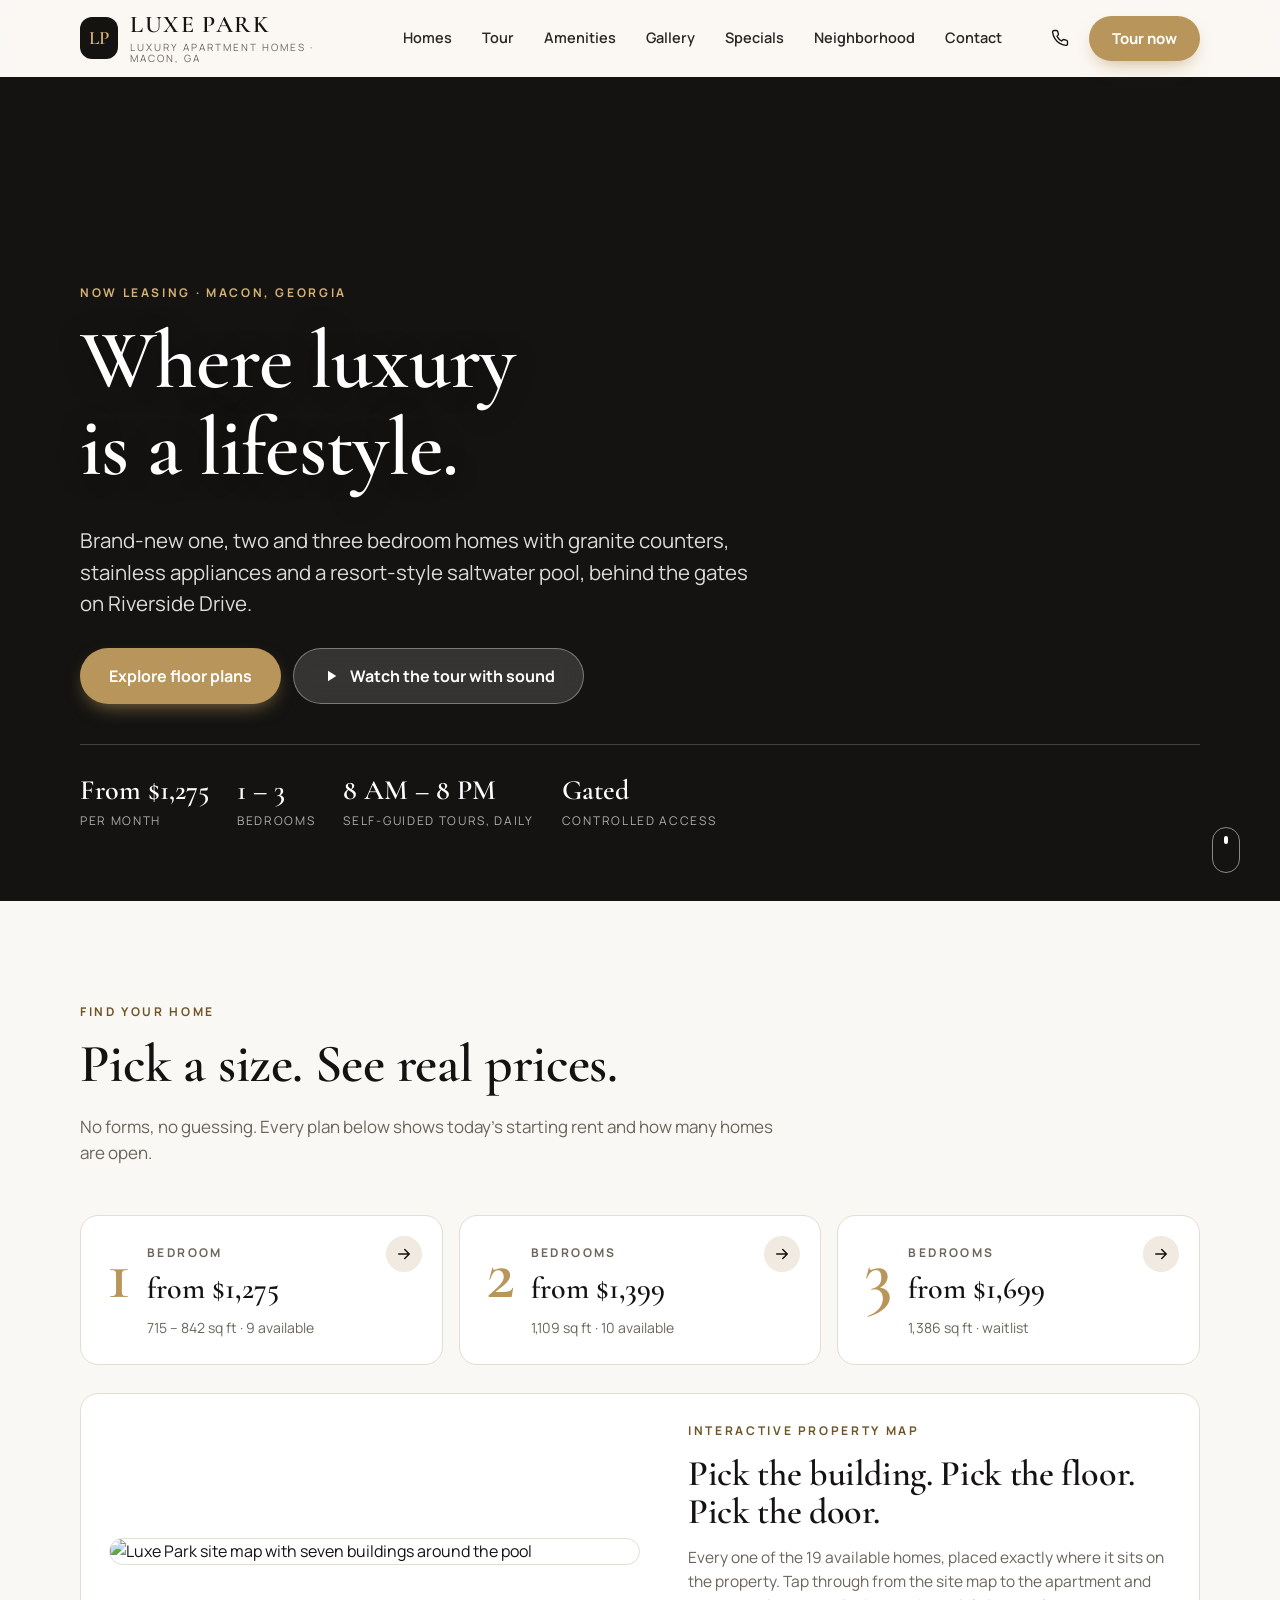
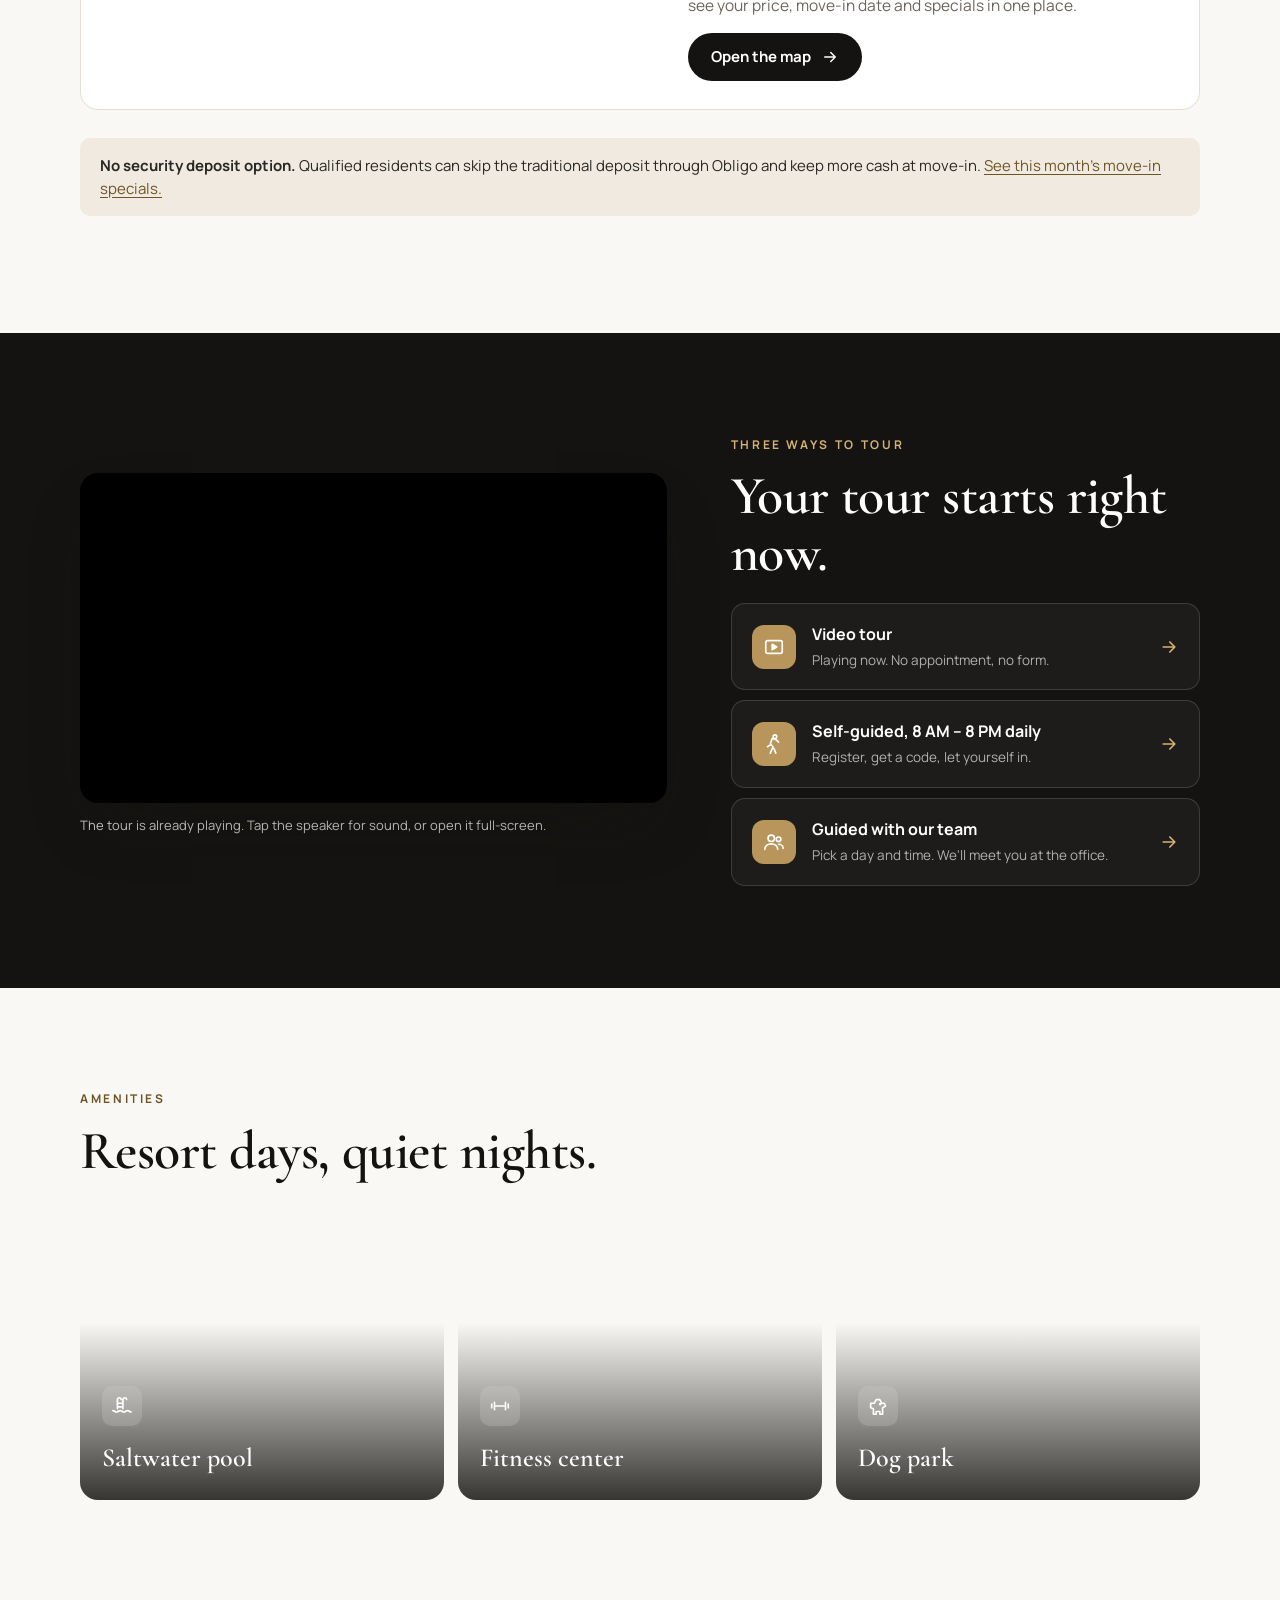
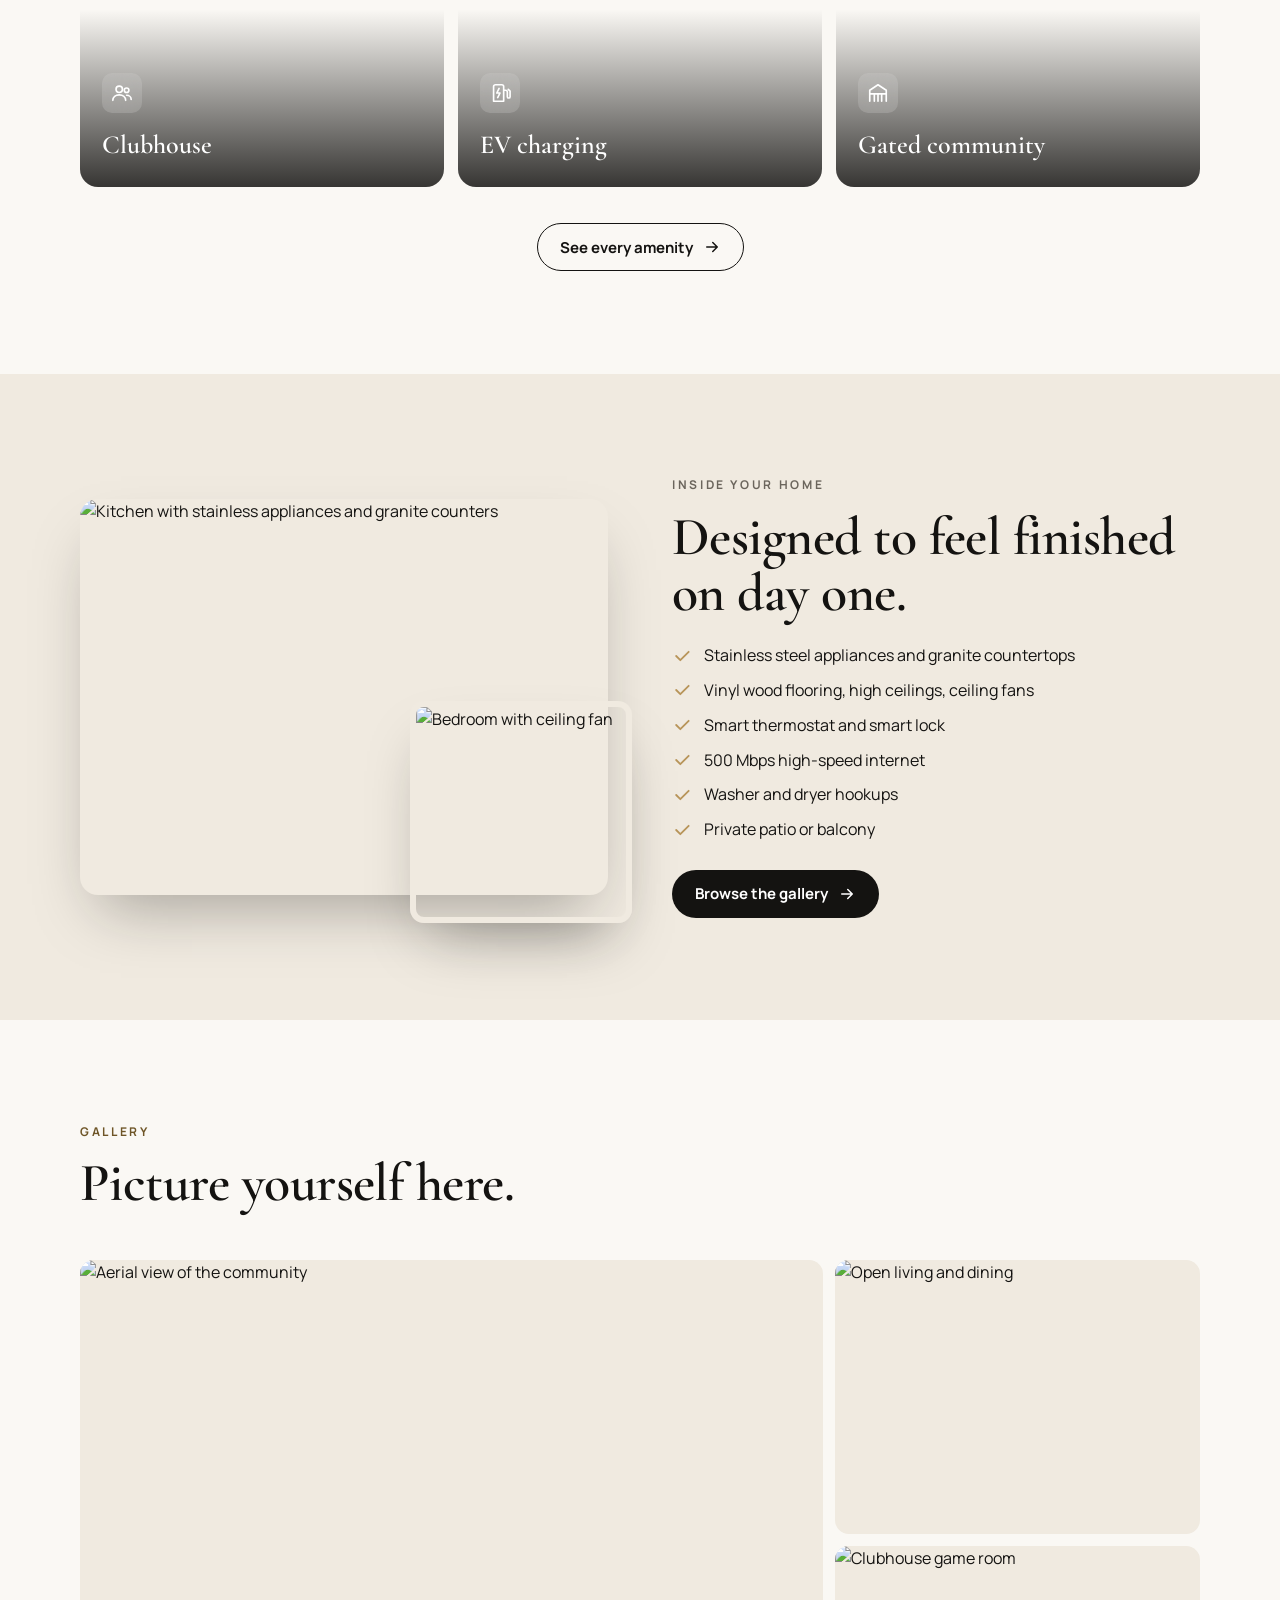
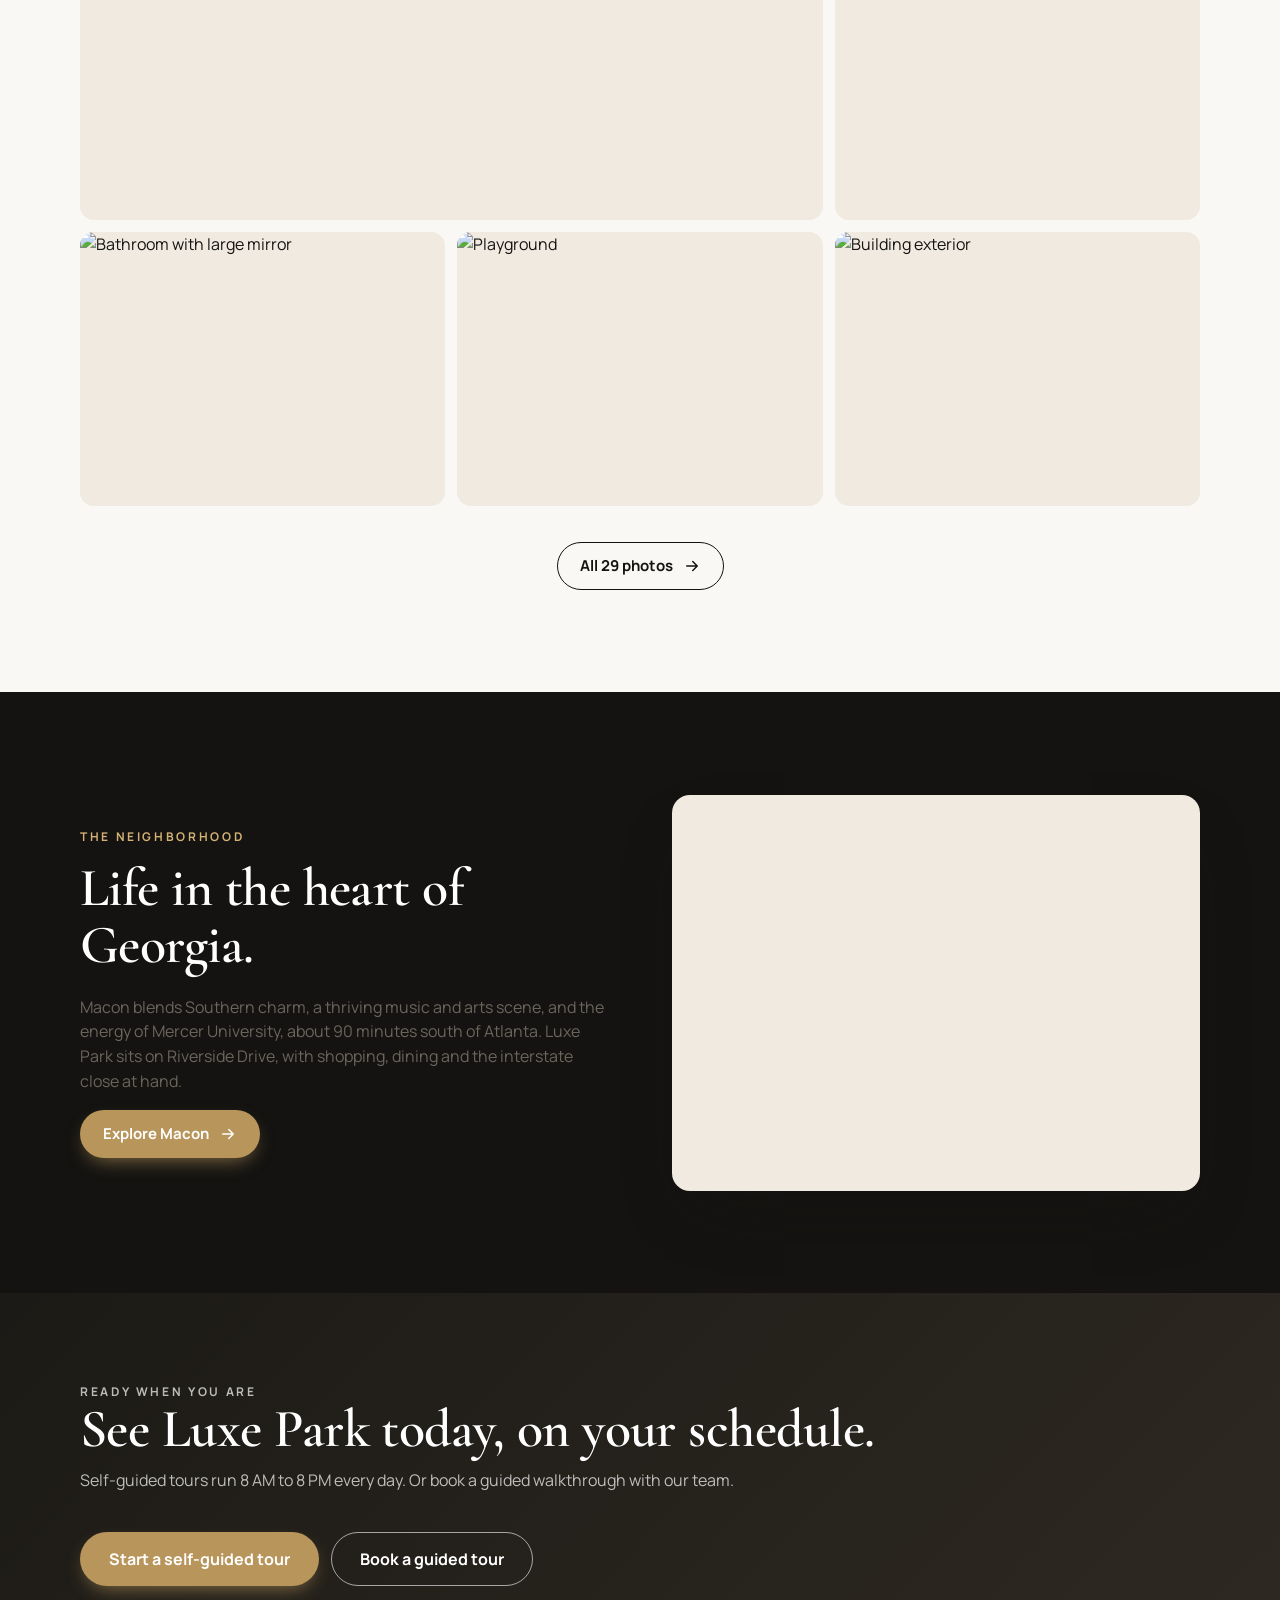
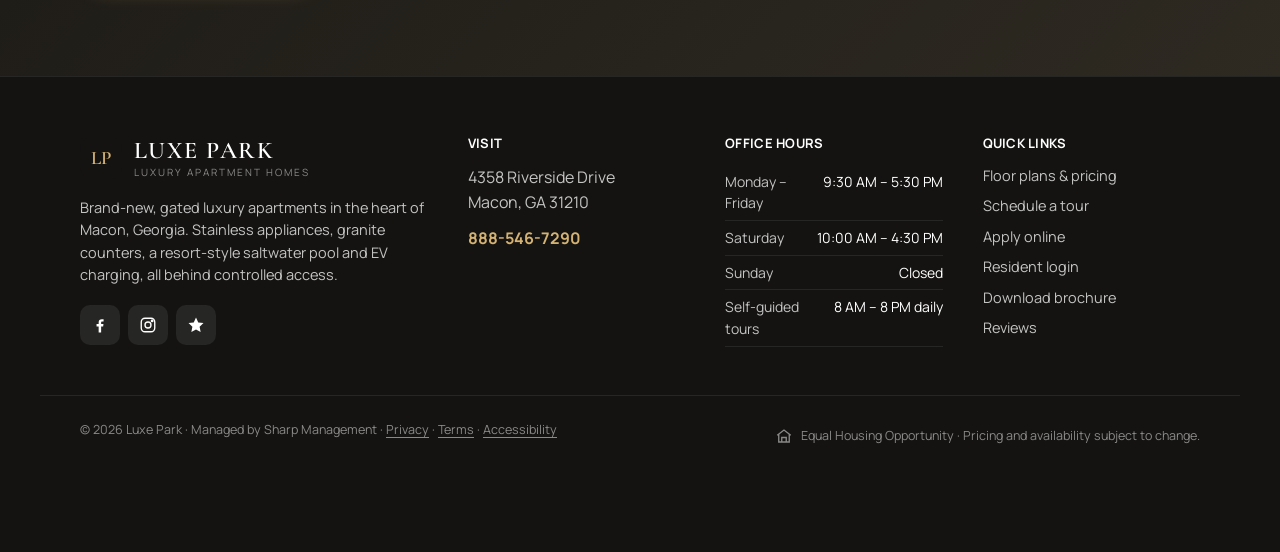
==== commit 8fbfa5a9: "Mobile menu: full-screen curtain that opens smoothly and readably The menu lived inside the header, " ====
--- a/index.html
+++ b/index.html
@@ -32,19 +32,22 @@
       <button class="menu-btn" aria-label="Open menu" aria-expanded="false" data-menu><svg viewBox="0 0 24 24" fill="none" stroke="currentColor" stroke-width="2" stroke-linecap="round"><path d="M4 7h16M4 12h16M4 17h16"/></svg></button>
     </div>
   </div>
-  <div class="mobile-menu" data-mobile-menu>
+</header>
+<div class="mobile-menu" data-mobile-menu aria-hidden="true">
+  <div class="mobile-menu-top">
+    <a class="brand" href="index.html" aria-label="Luxe Park home"><span class="brand-mark">LP</span><span class="brand-text"><span>Luxe Park</span></span></a>
     <button class="menu-close" aria-label="Close menu" data-menu-close><svg viewBox="0 0 24 24" fill="none" stroke="currentColor" stroke-width="2" stroke-linecap="round"><path d="M6 6l12 12M18 6 6 18"/></svg></button>
-    <nav aria-label="Mobile">
-      <a href="index.html">Home</a>
-      <a href="floor-plans.html">Homes</a><a href="tour.html">Tour</a><a href="amenities.html">Amenities</a><a href="gallery.html">Gallery</a><a href="specials.html">Specials</a><a href="neighborhood.html">Neighborhood</a><a href="contact.html">Contact</a>
-    </nav>
-    <div class="mobile-menu-foot">
-      <button class="btn btn-gold btn-block" data-book="guided">Tour now</button>
-      <a class="btn btn-ghost btn-block" href="https://luxeparkga.securecafe.com/onlineleasing/luxe-park/guestlogin.aspx" target="_blank" rel="noopener">Apply online</a>
-      <a class="btn btn-ghost btn-block" href="tel:+18885467290">Call 888-546-7290</a>
-    </div>
-  </div>
-</header>
+  </div>
+  <nav aria-label="Mobile">
+    <a href="index.html">Home</a>
+    <a href="floor-plans.html">Homes</a><a href="tour.html">Tour</a><a href="amenities.html">Amenities</a><a href="gallery.html">Gallery</a><a href="specials.html">Specials</a><a href="neighborhood.html">Neighborhood</a><a href="contact.html">Contact</a>
+  </nav>
+  <div class="mobile-menu-foot">
+    <button class="btn btn-gold btn-block" data-book="guided">Tour now</button>
+    <a class="btn btn-ghost btn-block" href="https://luxeparkga.securecafe.com/onlineleasing/luxe-park/guestlogin.aspx" target="_blank" rel="noopener">Apply online</a>
+    <a class="btn btn-ghost btn-block" href="tel:+18885467290">Call 888-546-7290</a>
+  </div>
+</div>
 <main id="main">
 
 <section class="hero">
--- a/assets/style.css
+++ b/assets/style.css
@@ -79,14 +79,32 @@
 .icon-link:hover{background:var(--sand)}
 .menu-btn{display:none;width:44px;height:44px;border-radius:12px;place-items:center}
 .menu-btn svg{width:24px;height:24px}
-.mobile-menu{position:fixed;inset:0;background:var(--ink);color:#fff;z-index:80;padding:28px var(--gutter);display:flex;flex-direction:column;transform:translateY(-8px);opacity:0;pointer-events:none;transition:opacity .25s,transform .25s}
-.mobile-menu.is-open{opacity:1;transform:none;pointer-events:auto}
-.menu-close{align-self:flex-end;width:44px;height:44px;border-radius:12px;background:rgba(255,255,255,.1);display:grid;place-items:center}
-.menu-close svg{width:24px;height:24px}
-.mobile-menu nav{display:flex;flex-direction:column;margin-top:24px;flex:1}
-.mobile-menu nav a{font-family:var(--display);font-size:38px;padding:10px 0;border-bottom:1px solid rgba(255,255,255,.1)}
-.mobile-menu-foot{display:grid;gap:10px;padding-bottom:20px}
+/* Mobile menu: a full-screen curtain that fades in while the links rise one after another.
+   It lives outside the header on purpose: the header's backdrop-filter would otherwise trap
+   this fixed panel inside the 76px header strip. */
+.mobile-menu{position:fixed;inset:0;background:var(--ink);color:#fff;z-index:80;padding:6px var(--gutter) 20px;display:flex;flex-direction:column;transform:translateY(-14px);opacity:0;visibility:hidden;pointer-events:none;transition:opacity .35s ease,transform .4s cubic-bezier(.2,.8,.2,1),visibility 0s linear .4s}
+.mobile-menu.is-open{opacity:1;transform:none;visibility:visible;pointer-events:auto;transition-delay:0s}
+.mobile-menu-top{display:flex;align-items:center;justify-content:space-between;height:var(--header-h)}
+.mobile-menu-top .brand-mark{background:rgba(255,255,255,.1)}
+.mobile-menu-top .brand-text span{font-size:20px}
+.menu-close{width:44px;height:44px;border-radius:12px;background:rgba(255,255,255,.1);display:grid;place-items:center}
+.menu-close svg{width:22px;height:22px}
+.mobile-menu nav{display:flex;flex-direction:column;margin-top:14px;flex:1}
+.mobile-menu nav a{font-family:var(--display);font-size:36px;font-weight:600;line-height:1.1;padding:8px 0;border-bottom:1px solid rgba(255,255,255,.12);opacity:0;transform:translateY(18px);transition:opacity .4s ease,transform .5s cubic-bezier(.2,.8,.2,1)}
+.mobile-menu.is-open nav a{opacity:1;transform:none}
+.mobile-menu.is-open nav a:nth-child(1){transition-delay:90ms}
+.mobile-menu.is-open nav a:nth-child(2){transition-delay:135ms}
+.mobile-menu.is-open nav a:nth-child(3){transition-delay:180ms}
+.mobile-menu.is-open nav a:nth-child(4){transition-delay:225ms}
+.mobile-menu.is-open nav a:nth-child(5){transition-delay:270ms}
+.mobile-menu.is-open nav a:nth-child(6){transition-delay:315ms}
+.mobile-menu.is-open nav a:nth-child(7){transition-delay:360ms}
+.mobile-menu.is-open nav a:nth-child(8){transition-delay:405ms}
+.mobile-menu-foot{display:grid;gap:10px;padding-top:16px;opacity:0;transform:translateY(12px);transition:opacity .4s ease,transform .5s cubic-bezier(.2,.8,.2,1)}
+.mobile-menu.is-open .mobile-menu-foot{opacity:1;transform:none;transition-delay:380ms}
 .mobile-menu-foot .btn-ghost{background:rgba(255,255,255,.1);color:#fff}
+@media(max-height:700px){.mobile-menu nav a{font-size:30px;padding:6px 0}}
+@media(prefers-reduced-motion:reduce){.mobile-menu,.mobile-menu nav a,.mobile-menu-foot{transition:none}}
 
 /* Hero */
 .hero{position:relative;min-height:calc(100svh - var(--header-h));display:flex;align-items:flex-end;overflow:hidden;background:var(--ink);color:#fff}
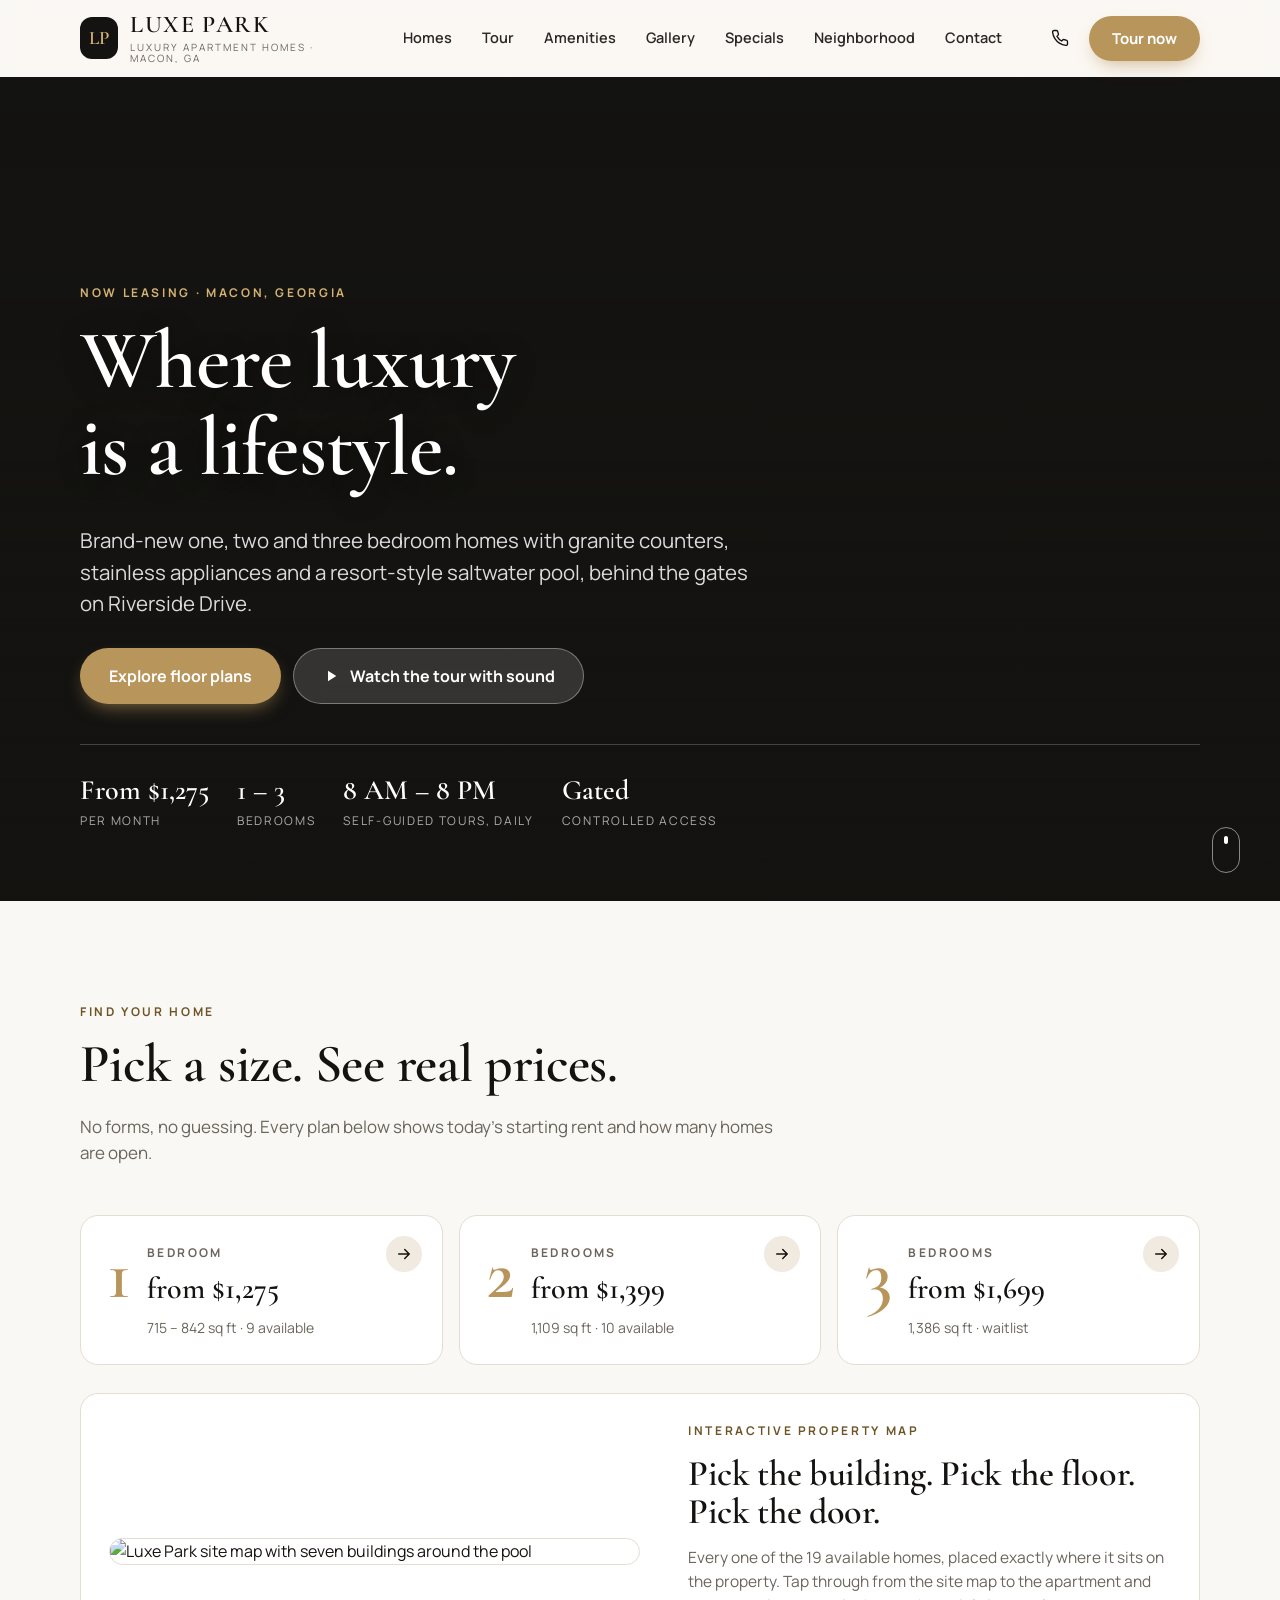
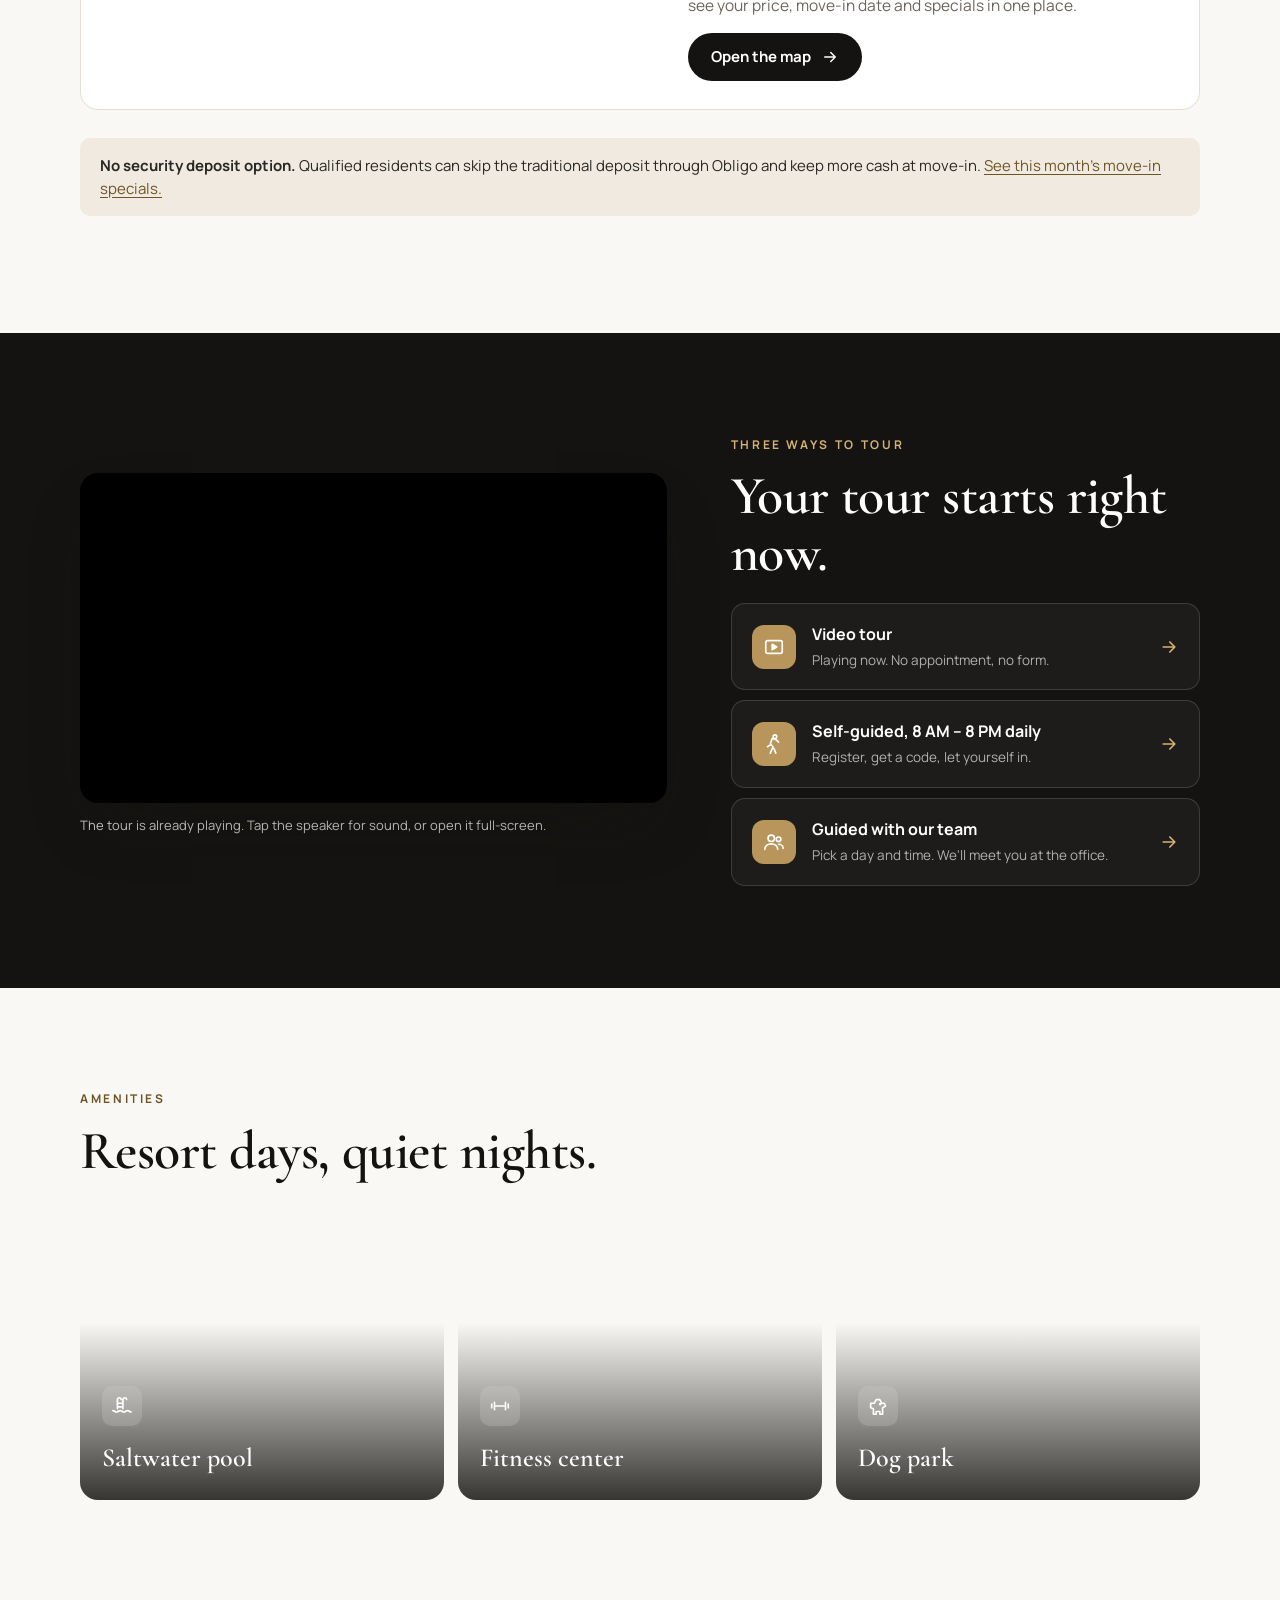
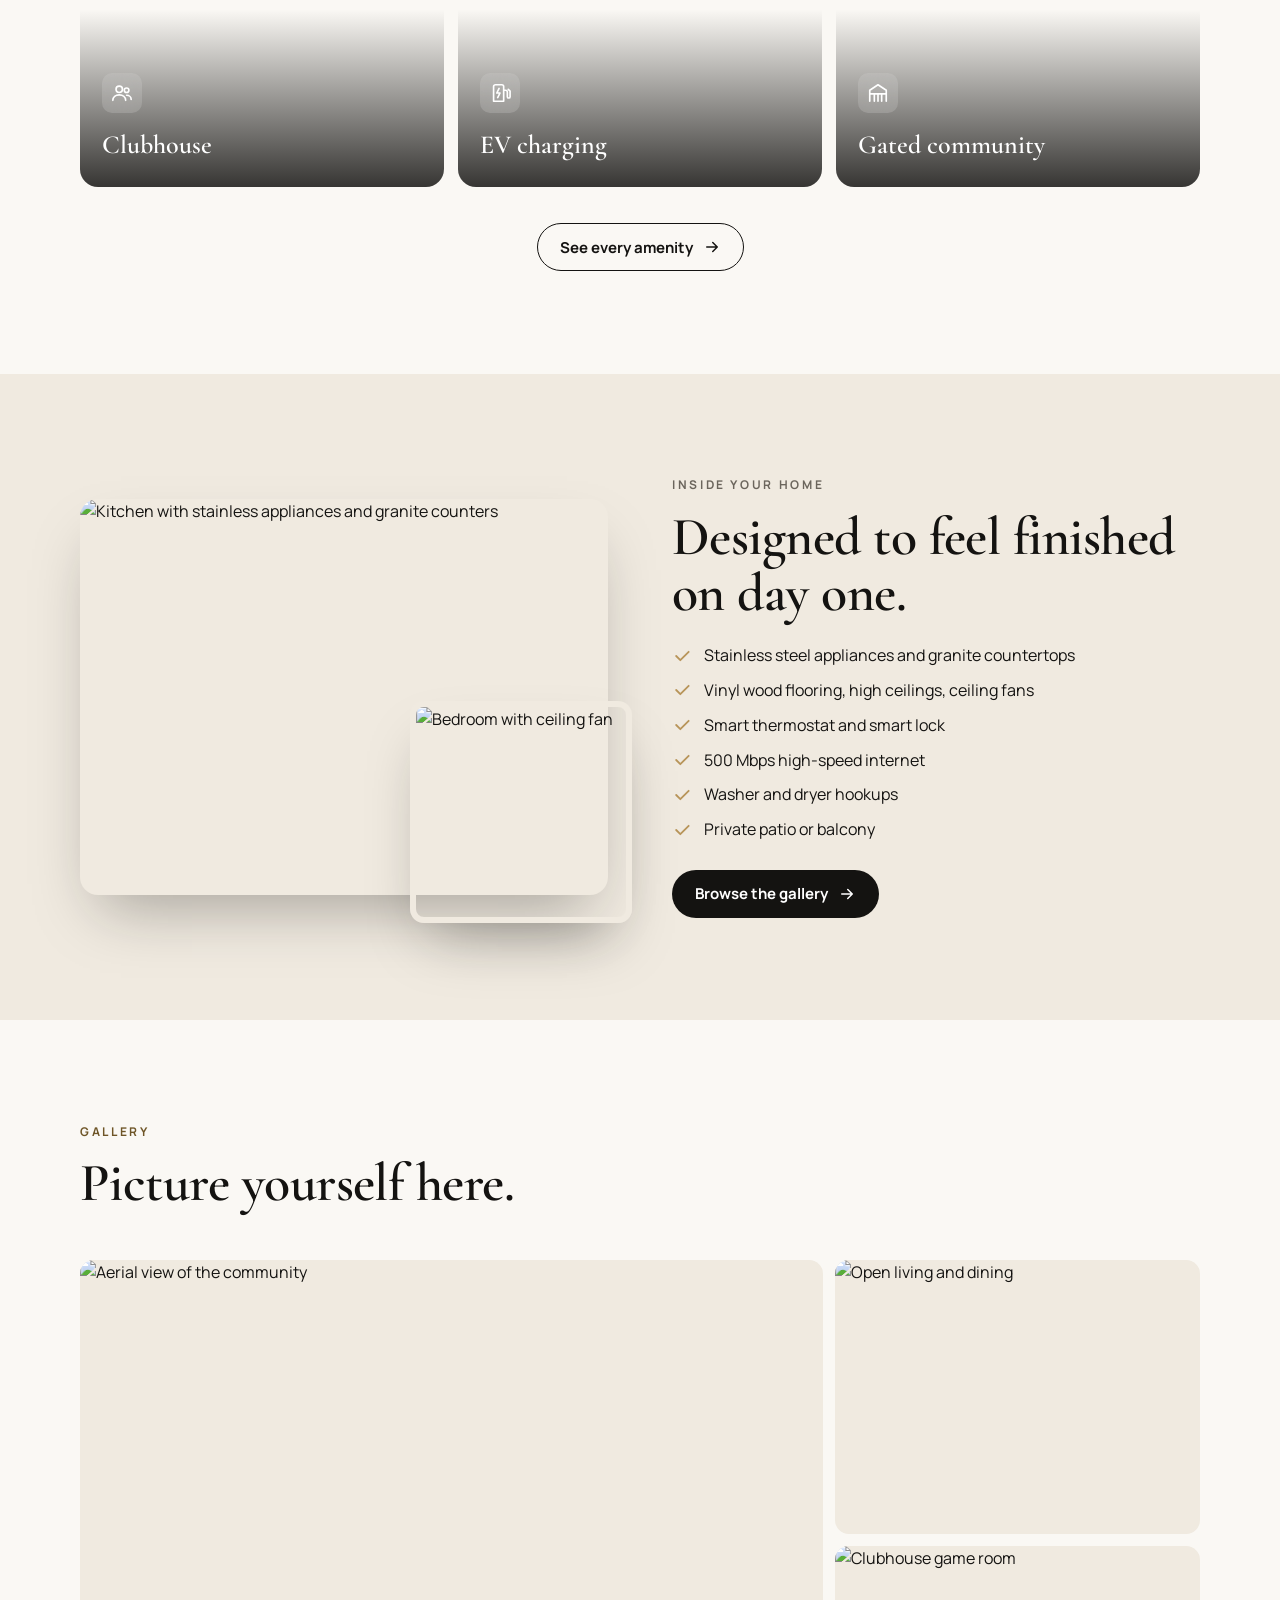
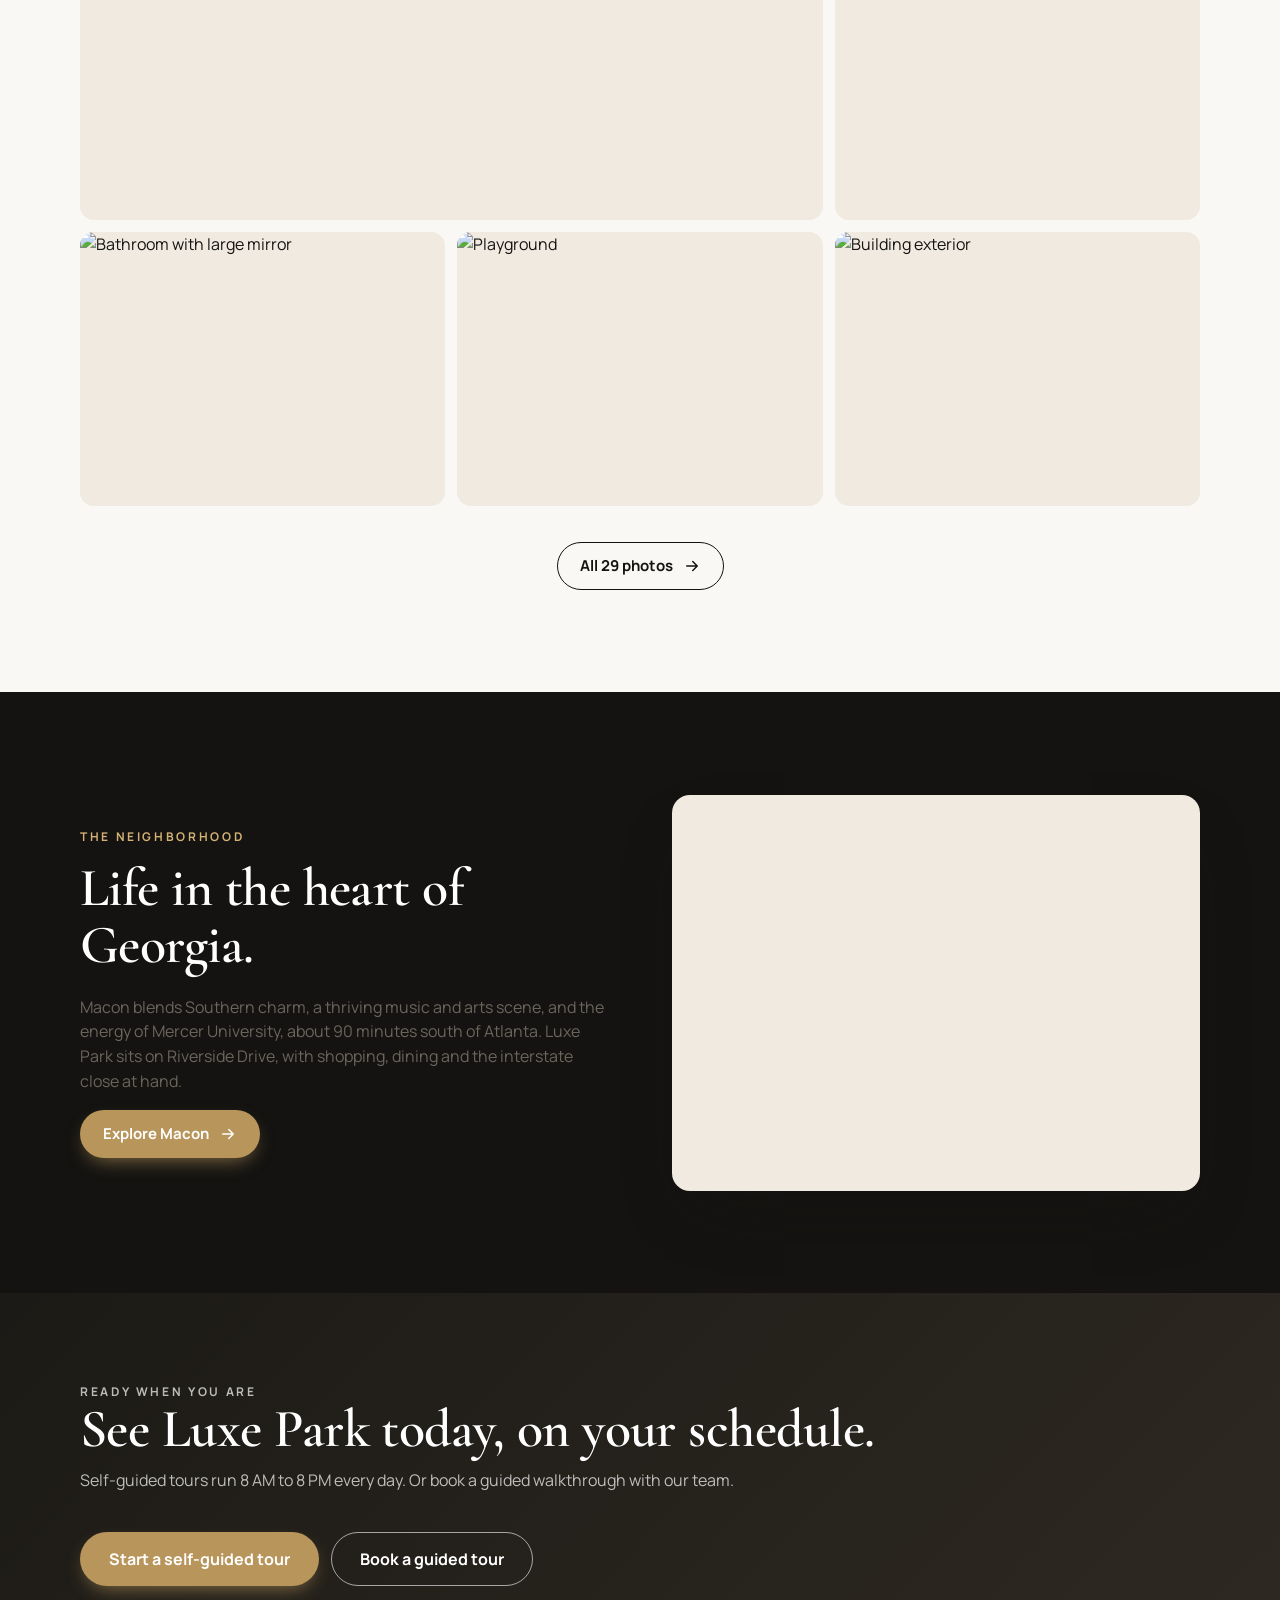
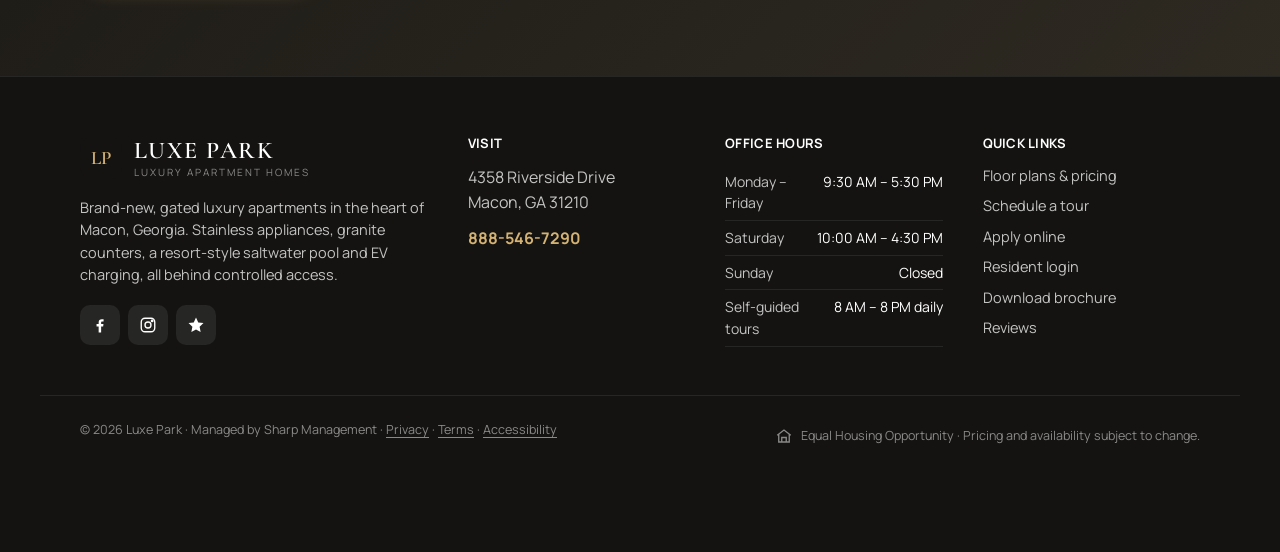
==== commit e58e0caf: "Mobile menu: right-side drawer over a dimmed page Replaces the full-screen curtain with a paper-tone" ====
--- a/index.html
+++ b/index.html
@@ -34,8 +34,10 @@
   </div>
 </header>
 <div class="mobile-menu" data-mobile-menu aria-hidden="true">
+  <button class="menu-backdrop" aria-label="Close menu" data-menu-close></button>
+  <div class="mobile-menu-panel">
   <div class="mobile-menu-top">
-    <a class="brand" href="index.html" aria-label="Luxe Park home"><span class="brand-mark">LP</span><span class="brand-text"><span>Luxe Park</span></span></a>
+    <span class="eyebrow">Menu</span>
     <button class="menu-close" aria-label="Close menu" data-menu-close><svg viewBox="0 0 24 24" fill="none" stroke="currentColor" stroke-width="2" stroke-linecap="round"><path d="M6 6l12 12M18 6 6 18"/></svg></button>
   </div>
   <nav aria-label="Mobile">
@@ -46,6 +48,7 @@
     <button class="btn btn-gold btn-block" data-book="guided">Tour now</button>
     <a class="btn btn-ghost btn-block" href="https://luxeparkga.securecafe.com/onlineleasing/luxe-park/guestlogin.aspx" target="_blank" rel="noopener">Apply online</a>
     <a class="btn btn-ghost btn-block" href="tel:+18885467290">Call 888-546-7290</a>
+  </div>
   </div>
 </div>
 <main id="main">
--- a/assets/style.css
+++ b/assets/style.css
@@ -79,32 +79,34 @@
 .icon-link:hover{background:var(--sand)}
 .menu-btn{display:none;width:44px;height:44px;border-radius:12px;place-items:center}
 .menu-btn svg{width:24px;height:24px}
-/* Mobile menu: a full-screen curtain that fades in while the links rise one after another.
+/* Mobile menu: a drawer that slides in from the right over a dimmed, blurred page.
    It lives outside the header on purpose: the header's backdrop-filter would otherwise trap
    this fixed panel inside the 76px header strip. */
-.mobile-menu{position:fixed;inset:0;background:var(--ink);color:#fff;z-index:80;padding:6px var(--gutter) 20px;display:flex;flex-direction:column;transform:translateY(-14px);opacity:0;visibility:hidden;pointer-events:none;transition:opacity .35s ease,transform .4s cubic-bezier(.2,.8,.2,1),visibility 0s linear .4s}
-.mobile-menu.is-open{opacity:1;transform:none;visibility:visible;pointer-events:auto;transition-delay:0s}
+.mobile-menu{position:fixed;inset:0;z-index:80;visibility:hidden;pointer-events:none;transition:visibility 0s linear .45s}
+.mobile-menu.is-open{visibility:visible;pointer-events:auto;transition-delay:0s}
+.menu-backdrop{position:absolute;inset:0;width:100%;height:100%;background:rgba(20,19,17,.55);backdrop-filter:blur(6px);-webkit-backdrop-filter:blur(6px);opacity:0;transition:opacity .35s ease}
+.mobile-menu.is-open .menu-backdrop{opacity:1}
+.mobile-menu-panel{position:absolute;top:0;right:0;bottom:0;width:min(318px,86vw);background:var(--paper);color:var(--ink);box-shadow:-24px 0 60px rgba(0,0,0,.35);display:flex;flex-direction:column;padding:6px 22px 22px;box-sizing:border-box;overflow:auto;transform:translateX(104%);transition:transform .42s cubic-bezier(.2,.8,.2,1)}
+.mobile-menu.is-open .mobile-menu-panel{transform:none}
 .mobile-menu-top{display:flex;align-items:center;justify-content:space-between;height:var(--header-h)}
-.mobile-menu-top .brand-mark{background:rgba(255,255,255,.1)}
-.mobile-menu-top .brand-text span{font-size:20px}
-.menu-close{width:44px;height:44px;border-radius:12px;background:rgba(255,255,255,.1);display:grid;place-items:center}
+.mobile-menu-top .eyebrow{margin:0}
+.menu-close{width:44px;height:44px;border-radius:12px;background:var(--sand);display:grid;place-items:center}
 .menu-close svg{width:22px;height:22px}
-.mobile-menu nav{display:flex;flex-direction:column;margin-top:14px;flex:1}
-.mobile-menu nav a{font-family:var(--display);font-size:36px;font-weight:600;line-height:1.1;padding:8px 0;border-bottom:1px solid rgba(255,255,255,.12);opacity:0;transform:translateY(18px);transition:opacity .4s ease,transform .5s cubic-bezier(.2,.8,.2,1)}
+.mobile-menu nav{display:flex;flex-direction:column;margin-top:10px;flex:1}
+.mobile-menu nav a{font-family:var(--display);font-size:31px;font-weight:600;line-height:1.1;padding:10px 0;border-bottom:1px solid var(--line);opacity:0;transform:translateX(28px);transition:opacity .35s ease,transform .45s cubic-bezier(.2,.8,.2,1)}
 .mobile-menu.is-open nav a{opacity:1;transform:none}
-.mobile-menu.is-open nav a:nth-child(1){transition-delay:90ms}
-.mobile-menu.is-open nav a:nth-child(2){transition-delay:135ms}
-.mobile-menu.is-open nav a:nth-child(3){transition-delay:180ms}
-.mobile-menu.is-open nav a:nth-child(4){transition-delay:225ms}
-.mobile-menu.is-open nav a:nth-child(5){transition-delay:270ms}
-.mobile-menu.is-open nav a:nth-child(6){transition-delay:315ms}
+.mobile-menu.is-open nav a:nth-child(1){transition-delay:120ms}
+.mobile-menu.is-open nav a:nth-child(2){transition-delay:160ms}
+.mobile-menu.is-open nav a:nth-child(3){transition-delay:200ms}
+.mobile-menu.is-open nav a:nth-child(4){transition-delay:240ms}
+.mobile-menu.is-open nav a:nth-child(5){transition-delay:280ms}
+.mobile-menu.is-open nav a:nth-child(6){transition-delay:320ms}
 .mobile-menu.is-open nav a:nth-child(7){transition-delay:360ms}
-.mobile-menu.is-open nav a:nth-child(8){transition-delay:405ms}
-.mobile-menu-foot{display:grid;gap:10px;padding-top:16px;opacity:0;transform:translateY(12px);transition:opacity .4s ease,transform .5s cubic-bezier(.2,.8,.2,1)}
+.mobile-menu.is-open nav a:nth-child(8){transition-delay:400ms}
+.mobile-menu-foot{display:grid;gap:10px;padding-top:16px;opacity:0;transform:translateX(16px);transition:opacity .35s ease,transform .45s cubic-bezier(.2,.8,.2,1)}
 .mobile-menu.is-open .mobile-menu-foot{opacity:1;transform:none;transition-delay:380ms}
-.mobile-menu-foot .btn-ghost{background:rgba(255,255,255,.1);color:#fff}
-@media(max-height:700px){.mobile-menu nav a{font-size:30px;padding:6px 0}}
-@media(prefers-reduced-motion:reduce){.mobile-menu,.mobile-menu nav a,.mobile-menu-foot{transition:none}}
+@media(max-height:700px){.mobile-menu nav a{font-size:26px;padding:7px 0}}
+@media(prefers-reduced-motion:reduce){.mobile-menu,.menu-backdrop,.mobile-menu-panel,.mobile-menu nav a,.mobile-menu-foot{transition:none}}
 
 /* Hero */
 .hero{position:relative;min-height:calc(100svh - var(--header-h));display:flex;align-items:flex-end;overflow:hidden;background:var(--ink);color:#fff}
